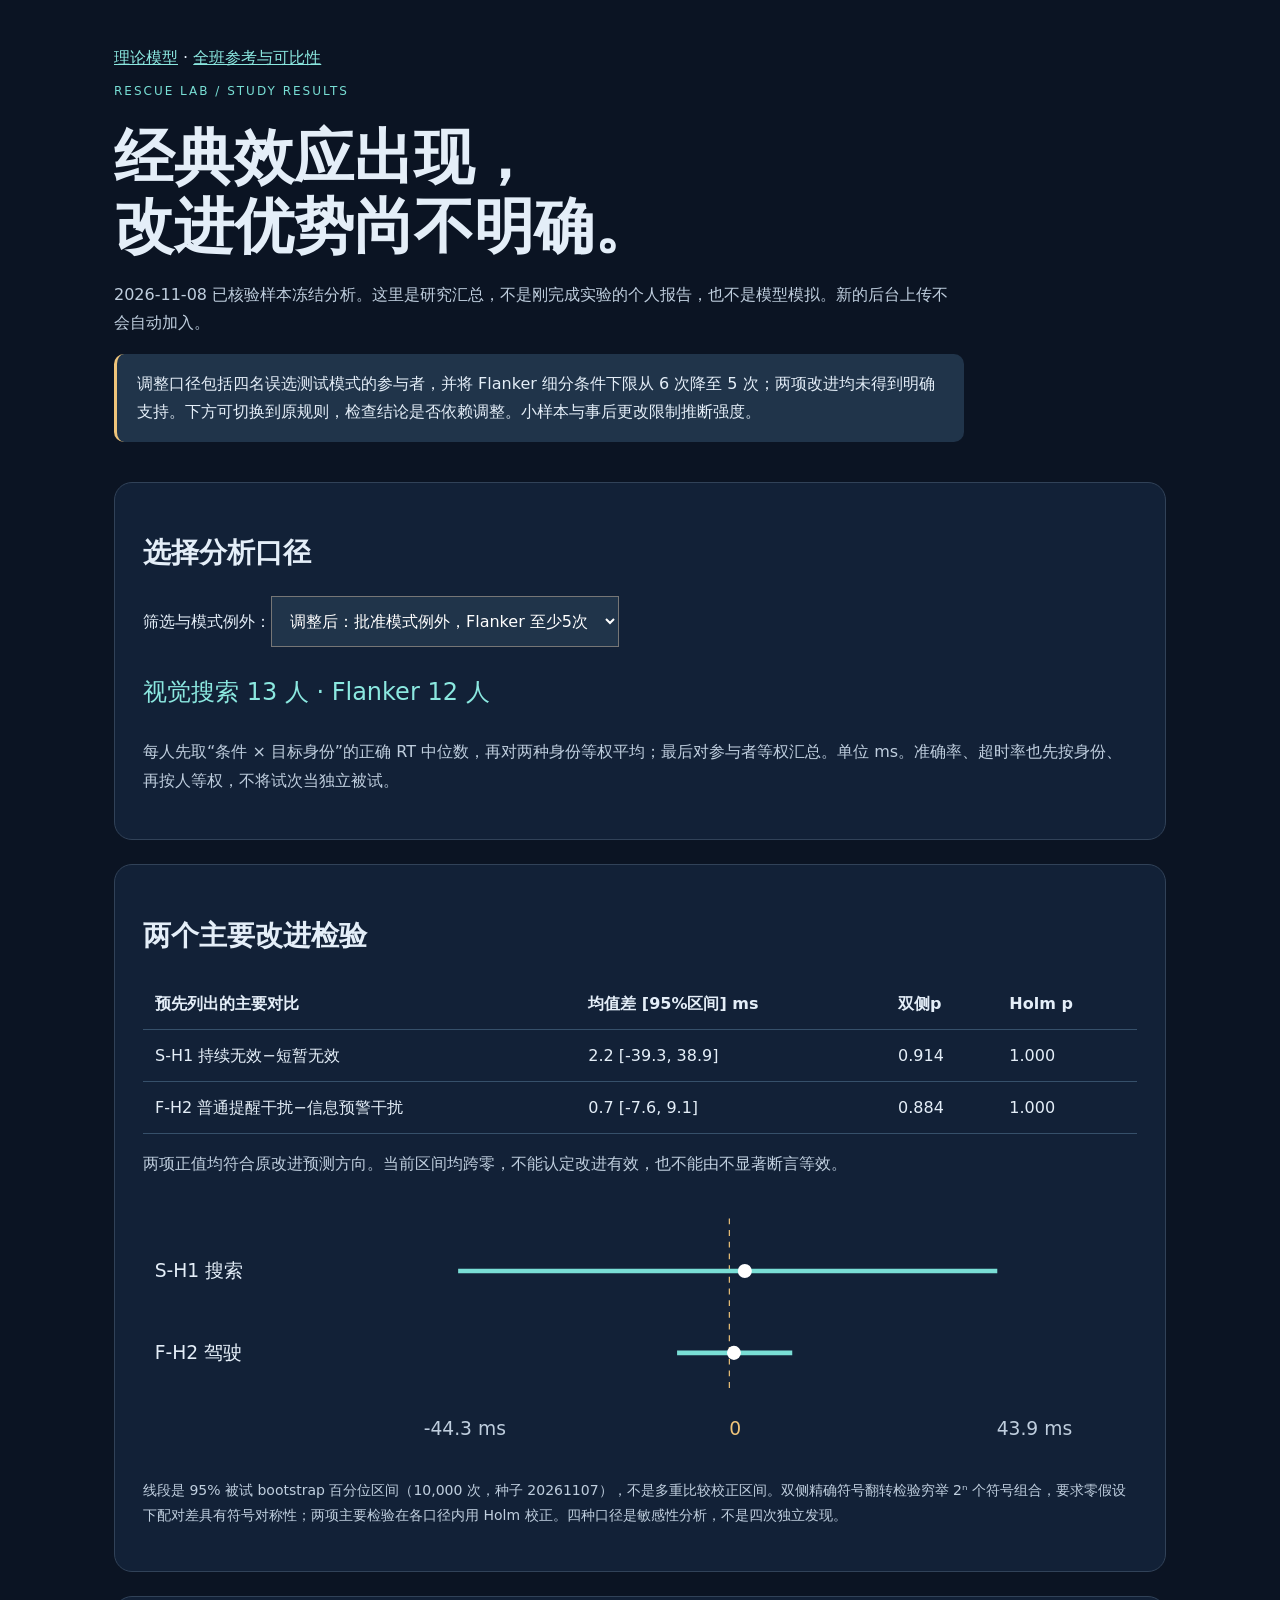
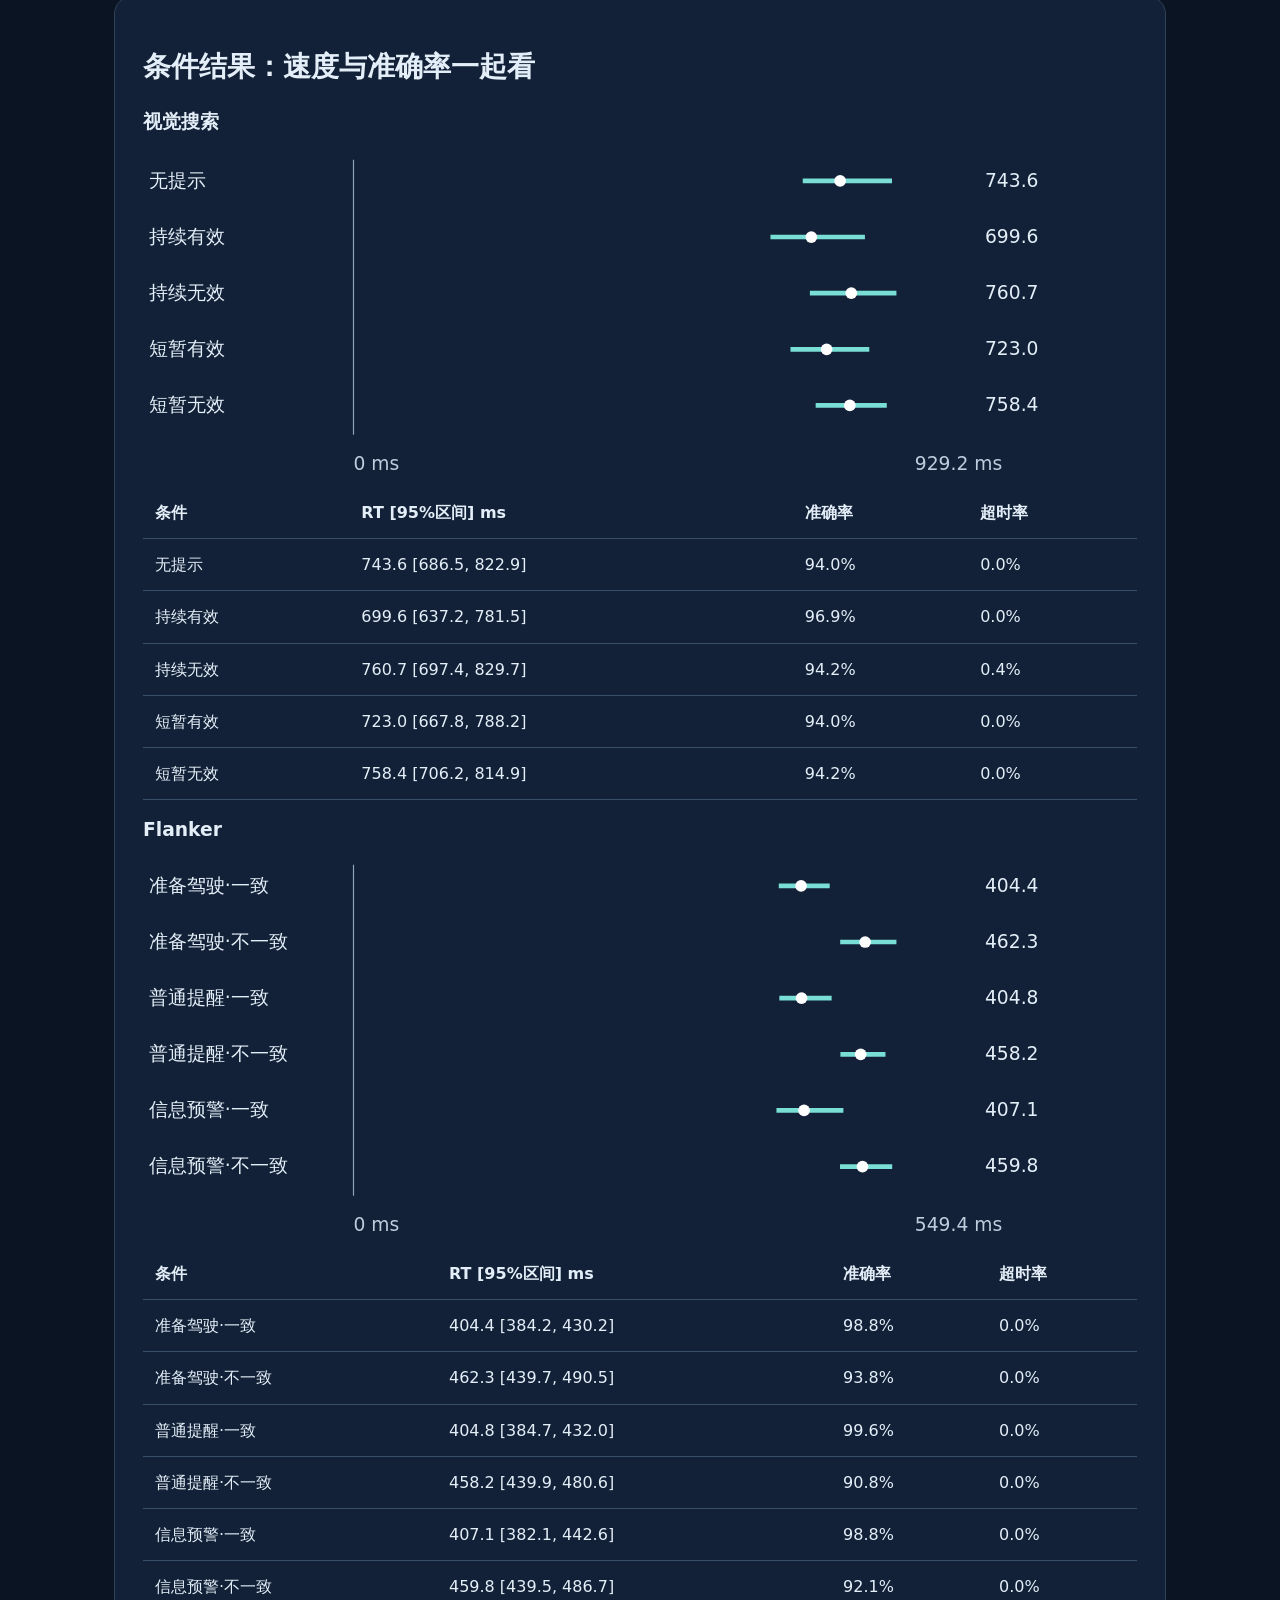
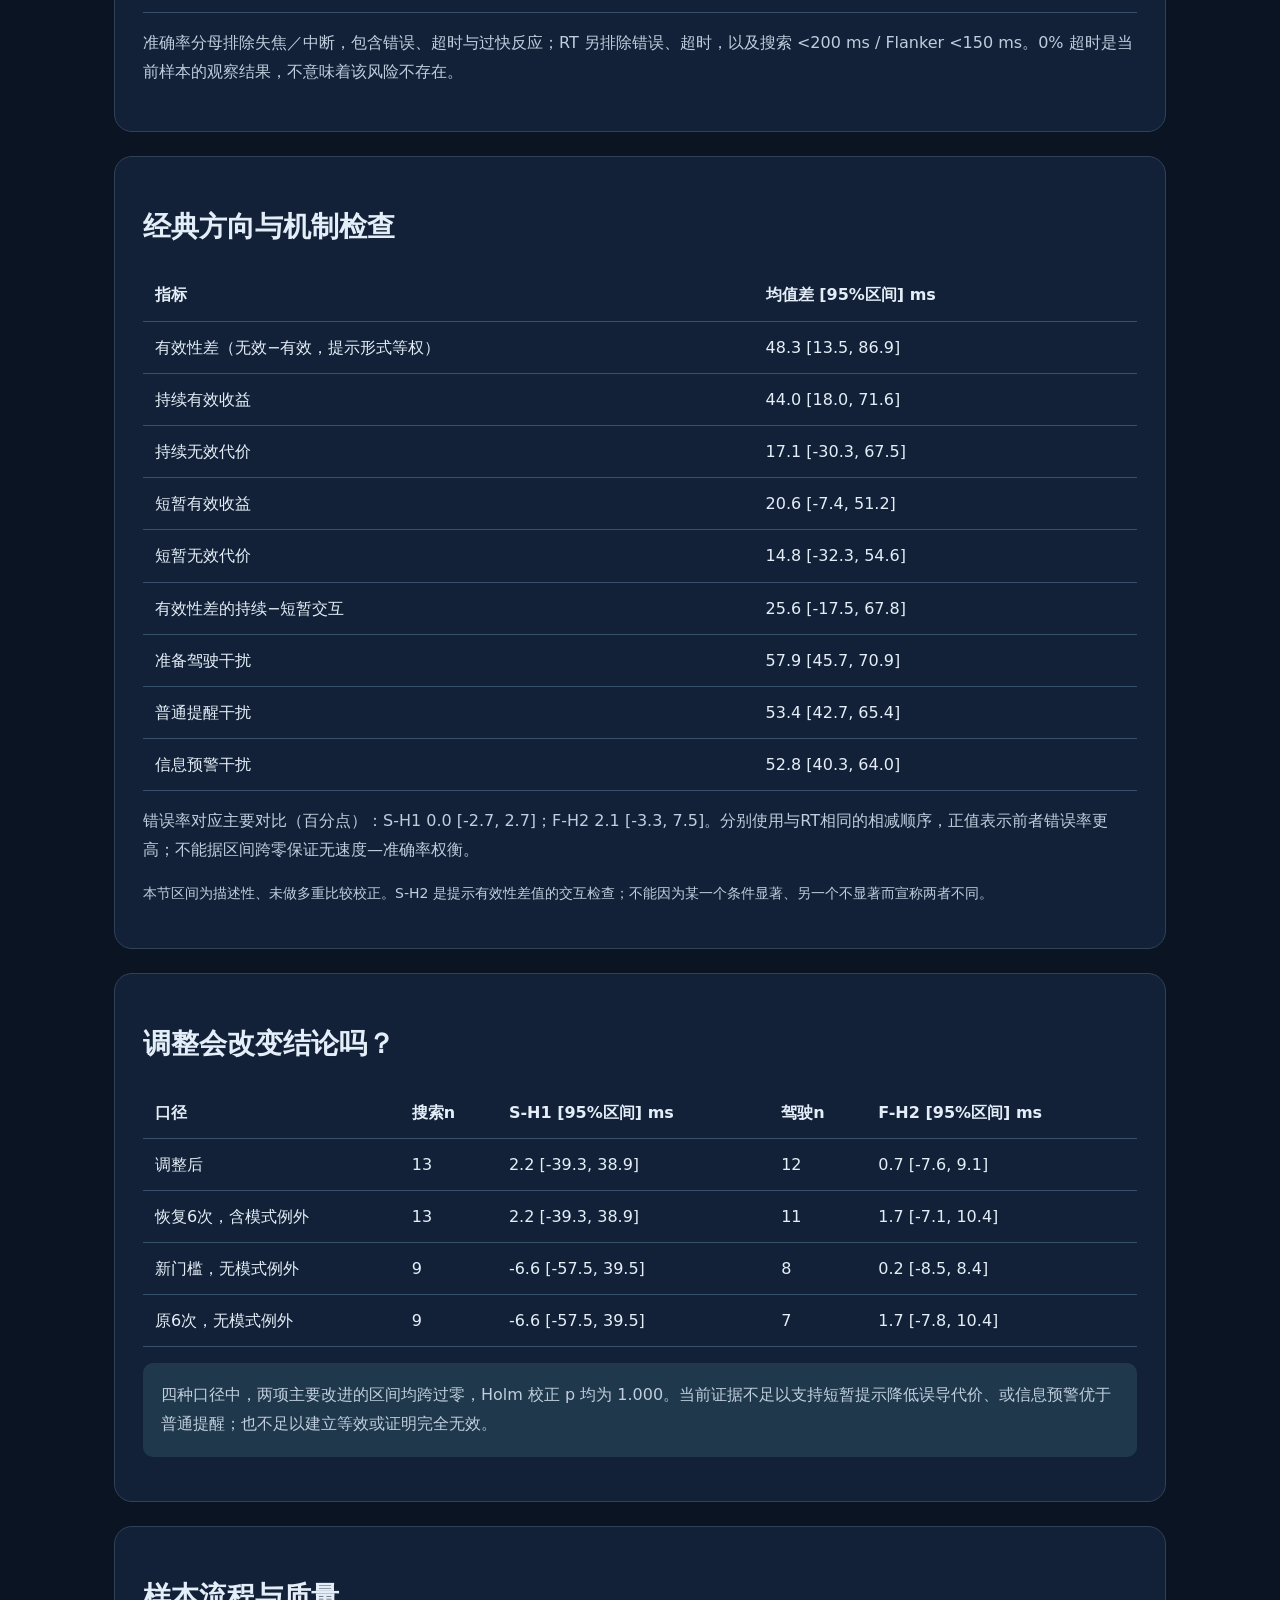
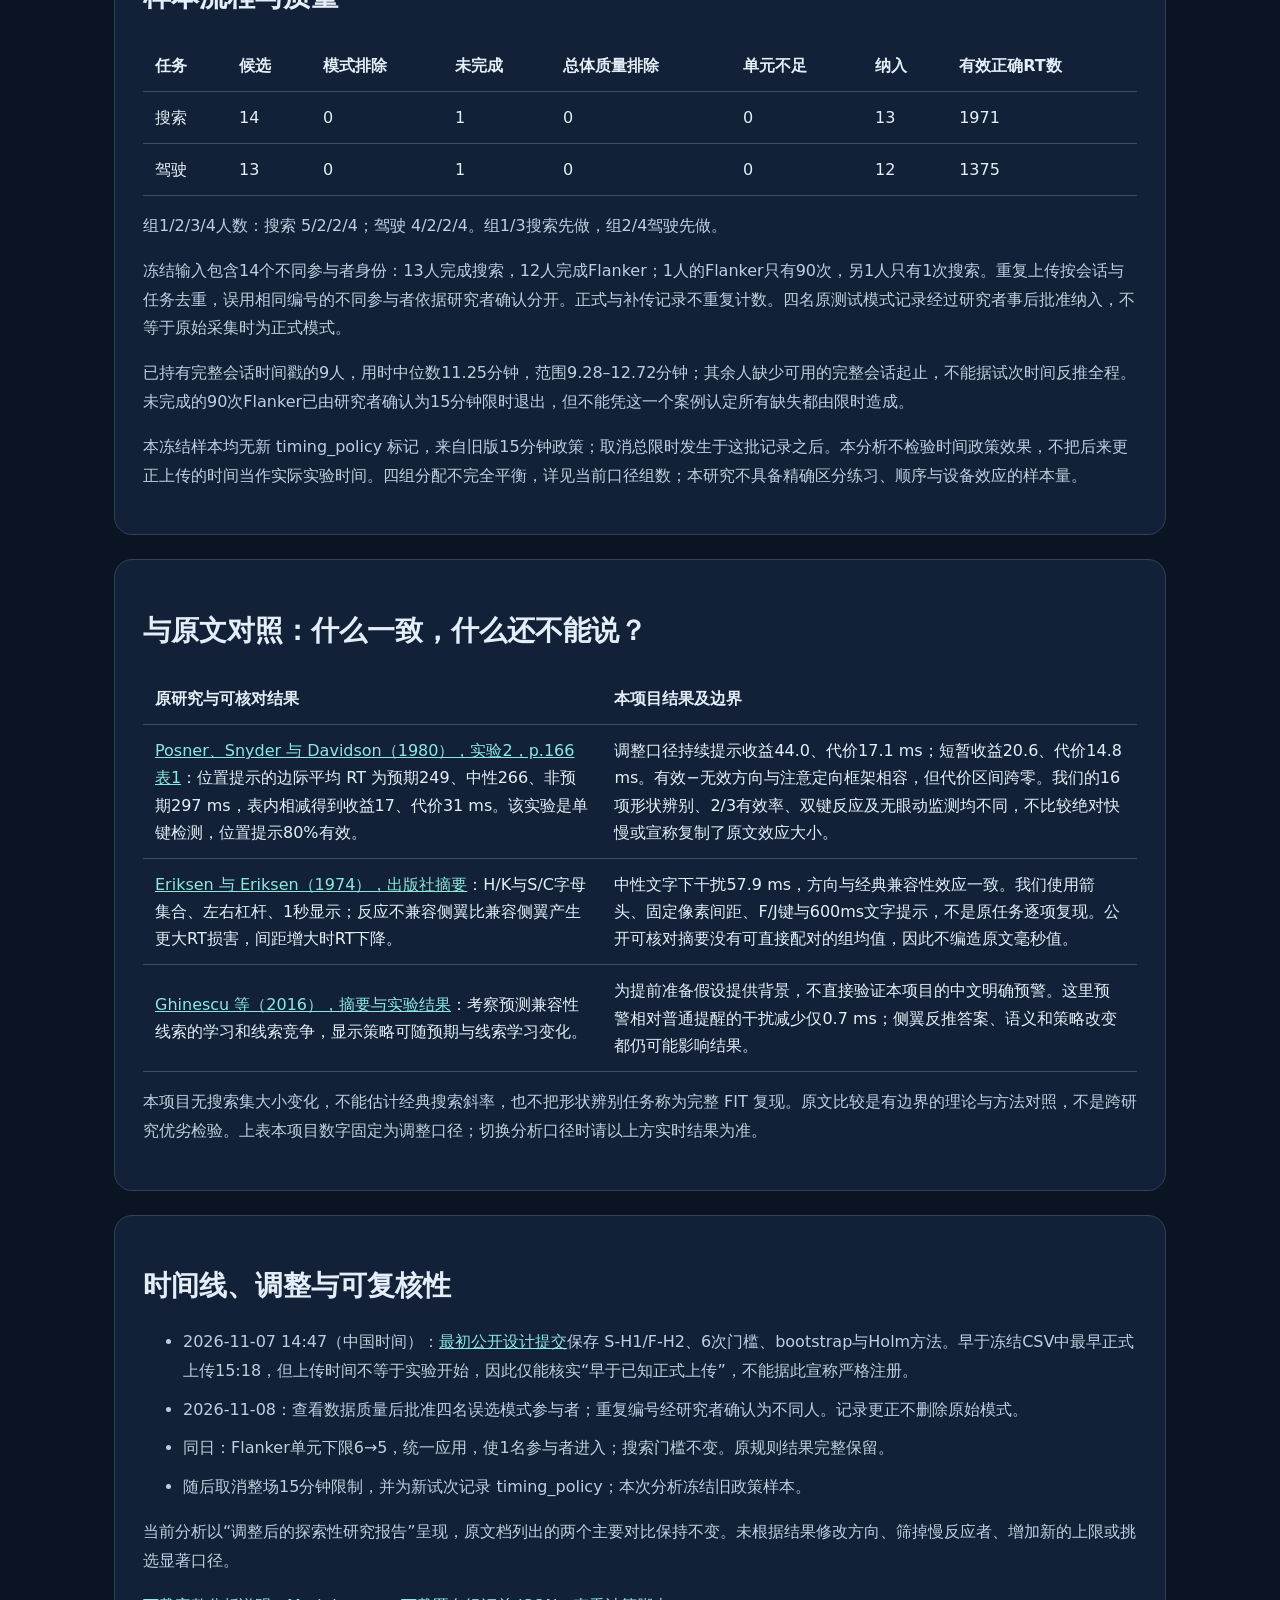
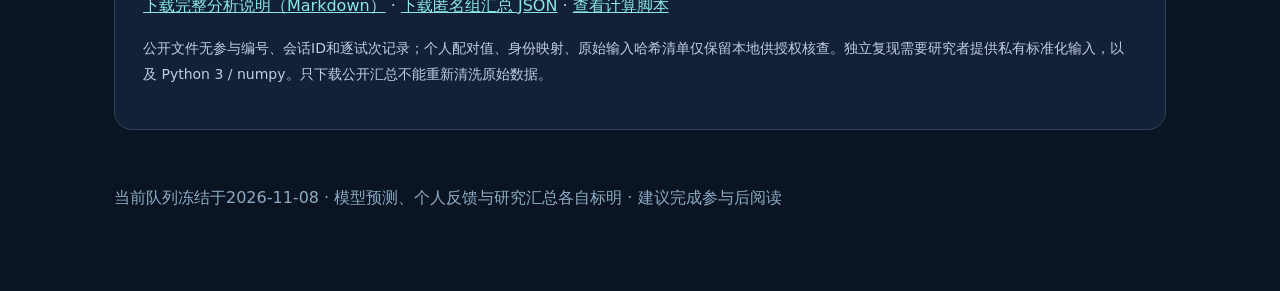
==== docs/results/index.html @ 24643db6 "Publish frozen-cohort analysis, four sensitivity scenarios and original-study comparisons" ====
<!doctype html><html lang="zh-CN"><head><meta charset="utf-8"><meta name="viewport" content="width=device-width,initial-scale=1"><title>研究结果与敏感性分析 · 太空救援</title><link rel="stylesheet" href="../model/model.css"><script src="data.js" defer></script><script src="results.js" defer></script><style>table{width:100%;border-collapse:collapse;min-width:650px}td,th{padding:12px;text-align:left;border-bottom:1px solid #36506a;line-height:1.7}.scroll{overflow-x:auto}select{font:inherit;background:#20344a;color:#fff;padding:14px;max-width:100%}.result{min-height:0}.key{font-size:24px;color:#8be8e0}.plot{width:100%;min-width:580px}.note{color:#efc47a}a{overflow-wrap:anywhere}</style></head><body><main><header><a href="../model/">理论模型</a> · <a href="../model/comparison.html">全班参考与可比性</a><p class="tag">RESCUE LAB / STUDY RESULTS</p><h1>经典效应出现，<br>改进优势尚不明确。</h1><p>2026-11-08 已核验样本冻结分析。这里是研究汇总，不是刚完成实验的个人报告，也不是模型模拟。新的后台上传不会自动加入。</p><aside>调整口径包括四名误选测试模式的参与者，并将 Flanker 细分条件下限从 6 次降至 5 次；两项改进均未得到明确支持。下方可切换到原规则，检查结论是否依赖调整。小样本与事后更改限制推断强度。</aside></header>
<section><h2>选择分析口径</h2><label for="scenario">筛选与模式例外：</label><select id="scenario"><option value="adjusted">调整后：批准模式例外，Flanker 至少5次</option><option value="original_cells">恢复6次门槛，保留模式例外</option><option value="no_mode_exceptions">排除模式例外，Flanker 至少5次</option><option value="strict">原规则：排除模式例外，两项至少6次</option></select><p id="sample" class="key" aria-live="polite"></p><p>每人先取“条件 × 目标身份”的正确 RT 中位数，再对两种身份等权平均；最后对参与者等权汇总。单位 ms。准确率、超时率也先按身份、再按人等权，不将试次当独立被试。</p></section>
<section><h2>两个主要改进检验</h2><div id="primary"></div><div class="scroll"><svg id="effectPlot" class="plot" viewBox="0 0 850 230" role="img" aria-label="两项改进效应及百分位bootstrap区间，零线表示无差异"></svg></div><p class="small">线段是 95% 被试 bootstrap 百分位区间（10,000 次，种子 20261107），不是多重比较校正区间。双侧精确符号翻转检验穷举 2ⁿ 个符号组合，要求零假设下配对差具有符号对称性；两项主要检验在各口径内用 Holm 校正。四种口径是敏感性分析，不是四次独立发现。</p></section>
<section><h2>条件结果：速度与准确率一起看</h2><div id="conditions"></div><p>准确率分母排除失焦／中断，包含错误、超时与过快反应；RT 另排除错误、超时，以及搜索 &lt;200 ms / Flanker &lt;150 ms。0% 超时是当前样本的观察结果，不意味着该风险不存在。</p></section>
<section><h2>经典方向与机制检查</h2><div id="secondary"></div><p class="small">本节区间为描述性、未做多重比较校正。S-H2 是提示有效性差值的交互检查；不能因为某一个条件显著、另一个不显著而宣称两者不同。</p></section>
<section><h2>调整会改变结论吗？</h2><div id="sensitivity" class="scroll"></div><p class="result">四种口径中，两项主要改进的区间均跨过零，Holm 校正 p 均为 1.000。当前证据不足以支持短暂提示降低误导代价、或信息预警优于普通提醒；也不足以建立等效或证明完全无效。</p></section>
<section><h2>样本流程与质量</h2><div id="flow"></div><p>冻结输入包含14个不同参与者身份：13人完成搜索，12人完成Flanker；1人的Flanker只有90次，另1人只有1次搜索。重复上传按会话与任务去重，误用相同编号的不同参与者依据研究者确认分开。正式与补传记录不重复计数。四名原测试模式记录经过研究者事后批准纳入，不等于原始采集时为正式模式。</p><p>已持有完整会话时间戳的9人，用时中位数11.25分钟，范围9.28–12.72分钟；其余人缺少可用的完整会话起止，不能据试次时间反推全程。未完成的90次Flanker已由研究者确认为15分钟限时退出，但不能凭这一个案例认定所有缺失都由限时造成。</p><p>本冻结样本均无新 timing_policy 标记，来自旧版15分钟政策；取消总限时发生于这批记录之后。本分析不检验时间政策效果，不把后来更正上传的时间当作实际实验时间。四组分配不完全平衡，详见当前口径组数；本研究不具备精确区分练习、顺序与设备效应的样本量。</p></section>
<section><h2>与原文对照：什么一致，什么还不能说？</h2><div class="scroll"><table><thead><tr><th>原研究与可核对结果</th><th>本项目结果及边界</th></tr></thead><tbody><tr><td><a href="https://psych.hanover.edu/classes/Cognition/Papers/posner%201980.pdf">Posner、Snyder 与 Davidson（1980），实验2，p.166 表1</a>：位置提示的边际平均 RT 为预期249、中性266、非预期297 ms，表内相减得到收益17、代价31 ms。该实验是单键检测，位置提示80%有效。</td><td>调整口径持续提示收益44.0、代价17.1 ms；短暂收益20.6、代价14.8 ms。有效−无效方向与注意定向框架相容，但代价区间跨零。我们的16项形状辨别、2/3有效率、双键反应及无眼动监测均不同，不比较绝对快慢或宣称复制了原文效应大小。</td></tr><tr><td><a href="https://link.springer.com/article/10.3758/BF03203267">Eriksen 与 Eriksen（1974），出版社摘要</a>：H/K与S/C字母集合、左右杠杆、1秒显示；反应不兼容侧翼比兼容侧翼产生更大RT损害，间距增大时RT下降。</td><td>中性文字下干扰57.9 ms，方向与经典兼容性效应一致。我们使用箭头、固定像素间距、F/J键与600ms文字提示，不是原任务逐项复现。公开可核对摘要没有可直接配对的组均值，因此不编造原文毫秒值。</td></tr><tr><td><a href="https://journals.plos.org/plosone/article?id=10.1371/journal.pone.0167119">Ghinescu 等（2016），摘要与实验结果</a>：考察预测兼容性线索的学习和线索竞争，显示策略可随预期与线索学习变化。</td><td>为提前准备假设提供背景，不直接验证本项目的中文明确预警。这里预警相对普通提醒的干扰减少仅0.7 ms；侧翼反推答案、语义和策略改变都仍可能影响结果。</td></tr></tbody></table></div><p>本项目无搜索集大小变化，不能估计经典搜索斜率，也不把形状辨别任务称为完整 FIT 复现。原文比较是有边界的理论与方法对照，不是跨研究优劣检验。上表本项目数字固定为调整口径；切换分析口径时请以上方实时结果为准。</p></section>
<section><h2>时间线、调整与可复核性</h2><ul><li>2026-11-07 14:47（中国时间）：<a href="https://github.com/BNU-EngPsy-Fall26/HuangZijia-202311200038/commit/741187a5092d18f98e30910c1d4be721cc4d77fb">最初公开设计提交</a>保存 S-H1/F-H2、6次门槛、bootstrap与Holm方法。早于冻结CSV中最早正式上传15:18，但上传时间不等于实验开始，因此仅能核实“早于已知正式上传”，不能据此宣称严格注册。</li><li>2026-11-08：查看数据质量后批准四名误选模式参与者；重复编号经研究者确认为不同人。记录更正不删除原始模式。</li><li>同日：Flanker单元下限6→5，统一应用，使1名参与者进入；搜索门槛不变。原规则结果完整保留。</li><li>随后取消整场15分钟限制，并为新试次记录 timing_policy；本次分析冻结旧政策样本。</li></ul><p>当前分析以“调整后的探索性研究报告”呈现，原文档列出的两个主要对比保持不变。未根据结果修改方向、筛掉慢反应者、增加新的上限或挑选显著口径。</p><p><a href="report.md">下载完整分析说明（Markdown）</a> · <a href="analysis.json">下载匿名组汇总 JSON</a> · <a href="../analysis/analyze_snapshot.py">查看计算脚本</a></p><p class="small">公开文件无参与编号、会话ID和逐试次记录；个人配对值、身份映射、原始输入哈希清单仅保留本地供授权核查。独立复现需要研究者提供私有标准化输入，以及 Python 3 / numpy。只下载公开汇总不能重新清洗原始数据。</p></section><footer>当前队列冻结于2026-11-08 · 模型预测、个人反馈与研究汇总各自标明 · 建议完成参与后阅读</footer></main></body></html>
---- docs/model/model.css ----
:root{font-family:system-ui,-apple-system,"PingFang SC",sans-serif;color:#e4eef8;background:#0b1423}*{box-sizing:border-box}body{margin:0}main{max-width:1100px;margin:auto;padding:48px 24px}header{max-width:850px;margin-bottom:40px}h1{font-size:clamp(36px,6vw,60px);line-height:1.15;margin:20px 0}h2{font-size:28px}.tag{font-size:12px;letter-spacing:2px;color:#78ded4}p,li{line-height:1.8;color:#bfcede}li{margin:10px 0}a{color:#8be8e0}section{margin:24px 0;background:#122137;border:1px solid #314258;border-radius:18px;padding:28px}aside,.equation{padding:16px 20px;border-radius:10px;background:#20344a;line-height:1.75}aside{border-left:3px solid #efc47a}.grid{display:grid;grid-template-columns:1fr 1.5fr;gap:32px;margin:30px 0}.controls label{display:flex;justify-content:space-between;gap:12px;font-size:16px;margin-top:18px}.controls input{width:100%;accent-color:#79ded5;margin:12px 0;height:24px}output{color:#88eadf;font-variant-numeric:tabular-nums}.small{font-size:14px}.result{background:#20384b;padding:18px;border-radius:10px;line-height:1.8;min-height:125px}svg{width:100%;display:block}button{background:#79ded5;color:#112330;border:0;border-radius:8px;padding:12px 18px;font-size:15px;cursor:pointer;margin:18px 12px 0 0}button:focus-visible,input:focus-visible{outline:3px solid #f4c975;outline-offset:4px}.equation p{margin:8px 0}.equation{font-variant-numeric:tabular-nums}footer{color:#8cabc2;padding:30px 0;line-height:1.8}@media(max-width:760px){.grid{grid-template-columns:1fr}section{padding:20px}main{padding:24px 14px}}
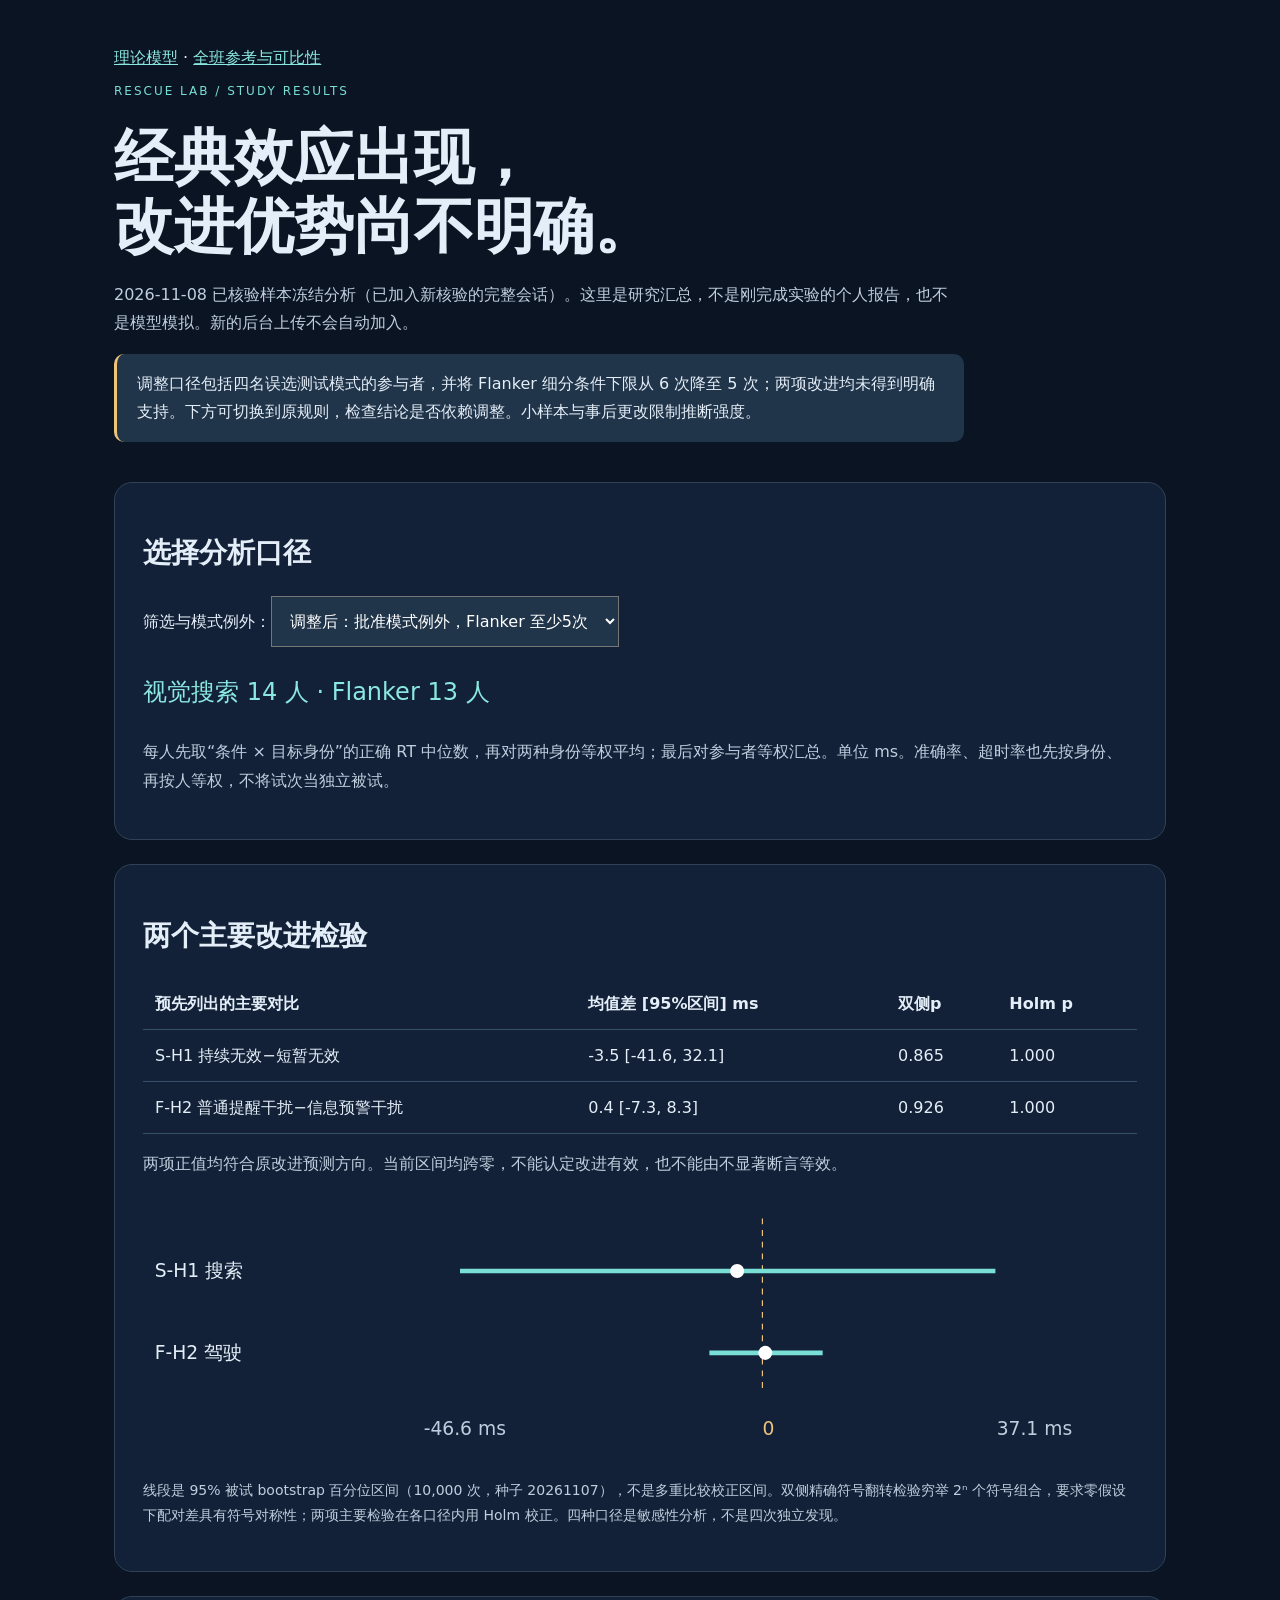
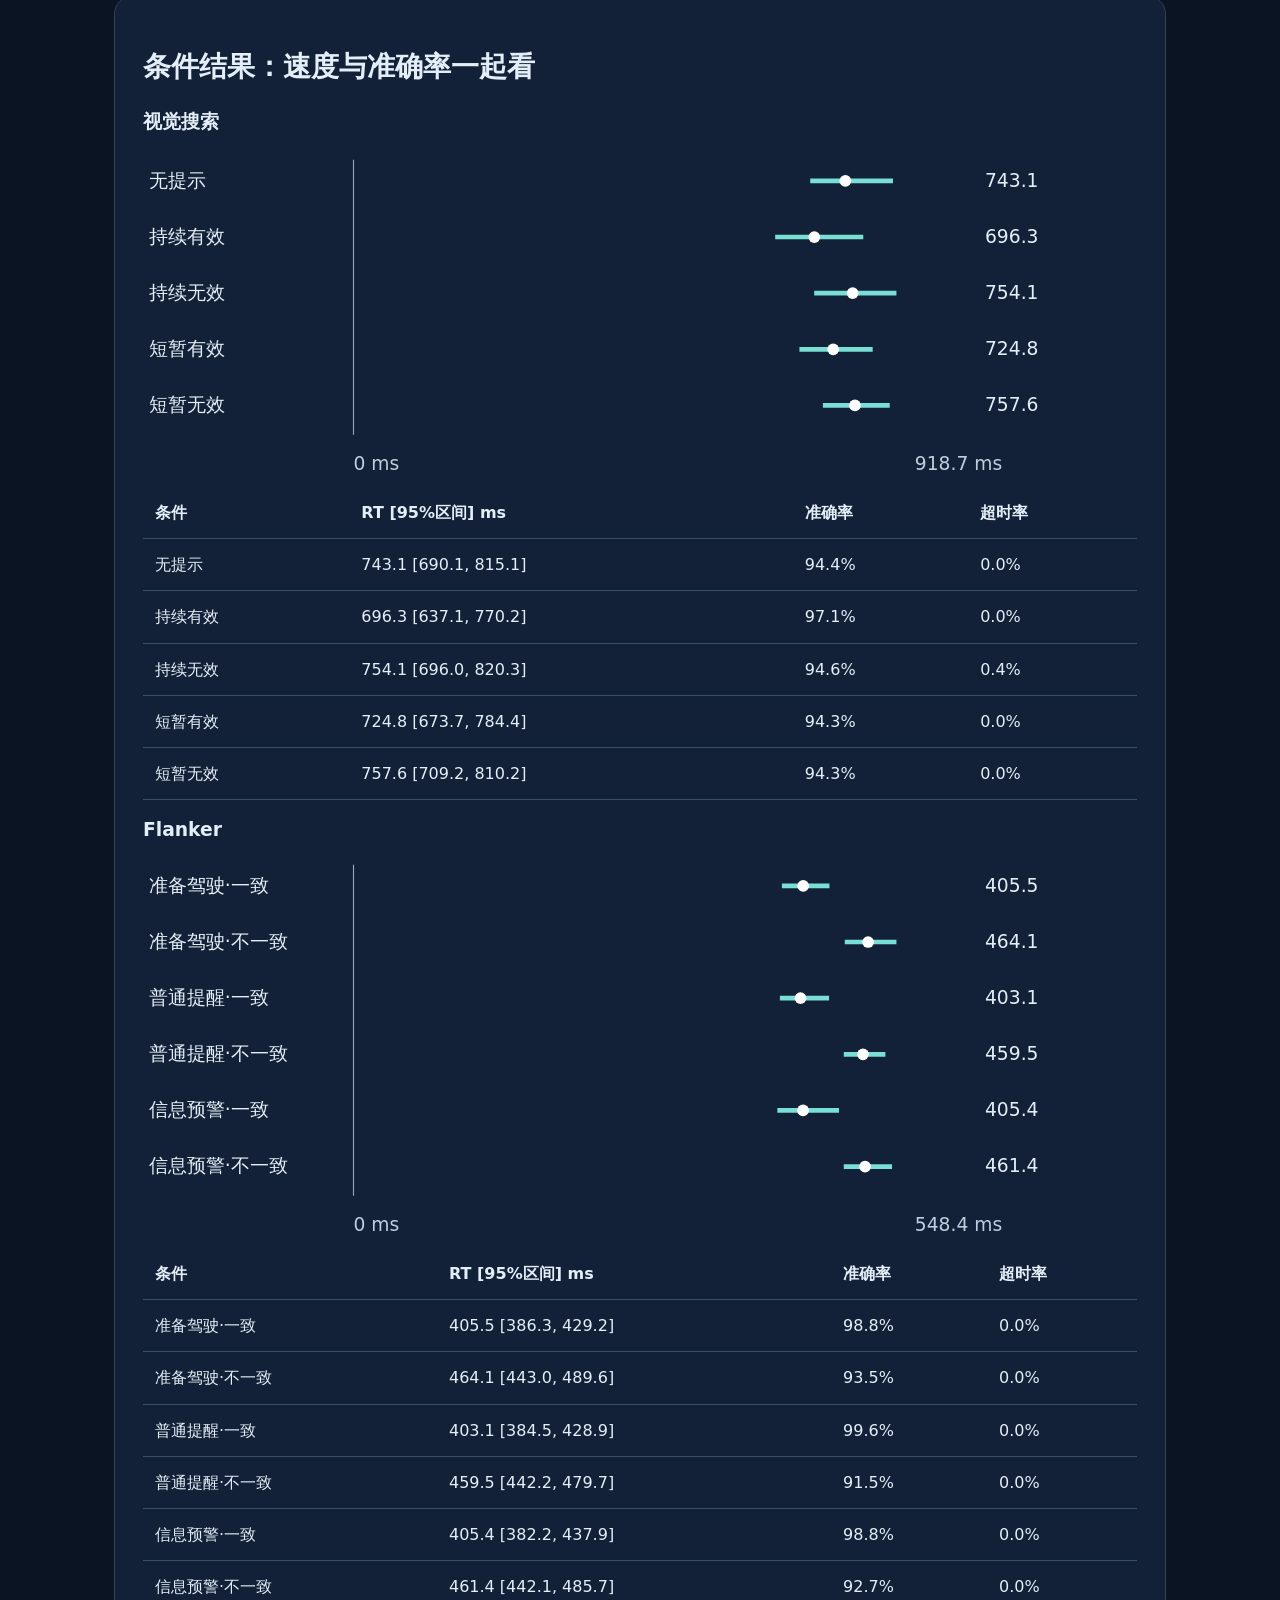
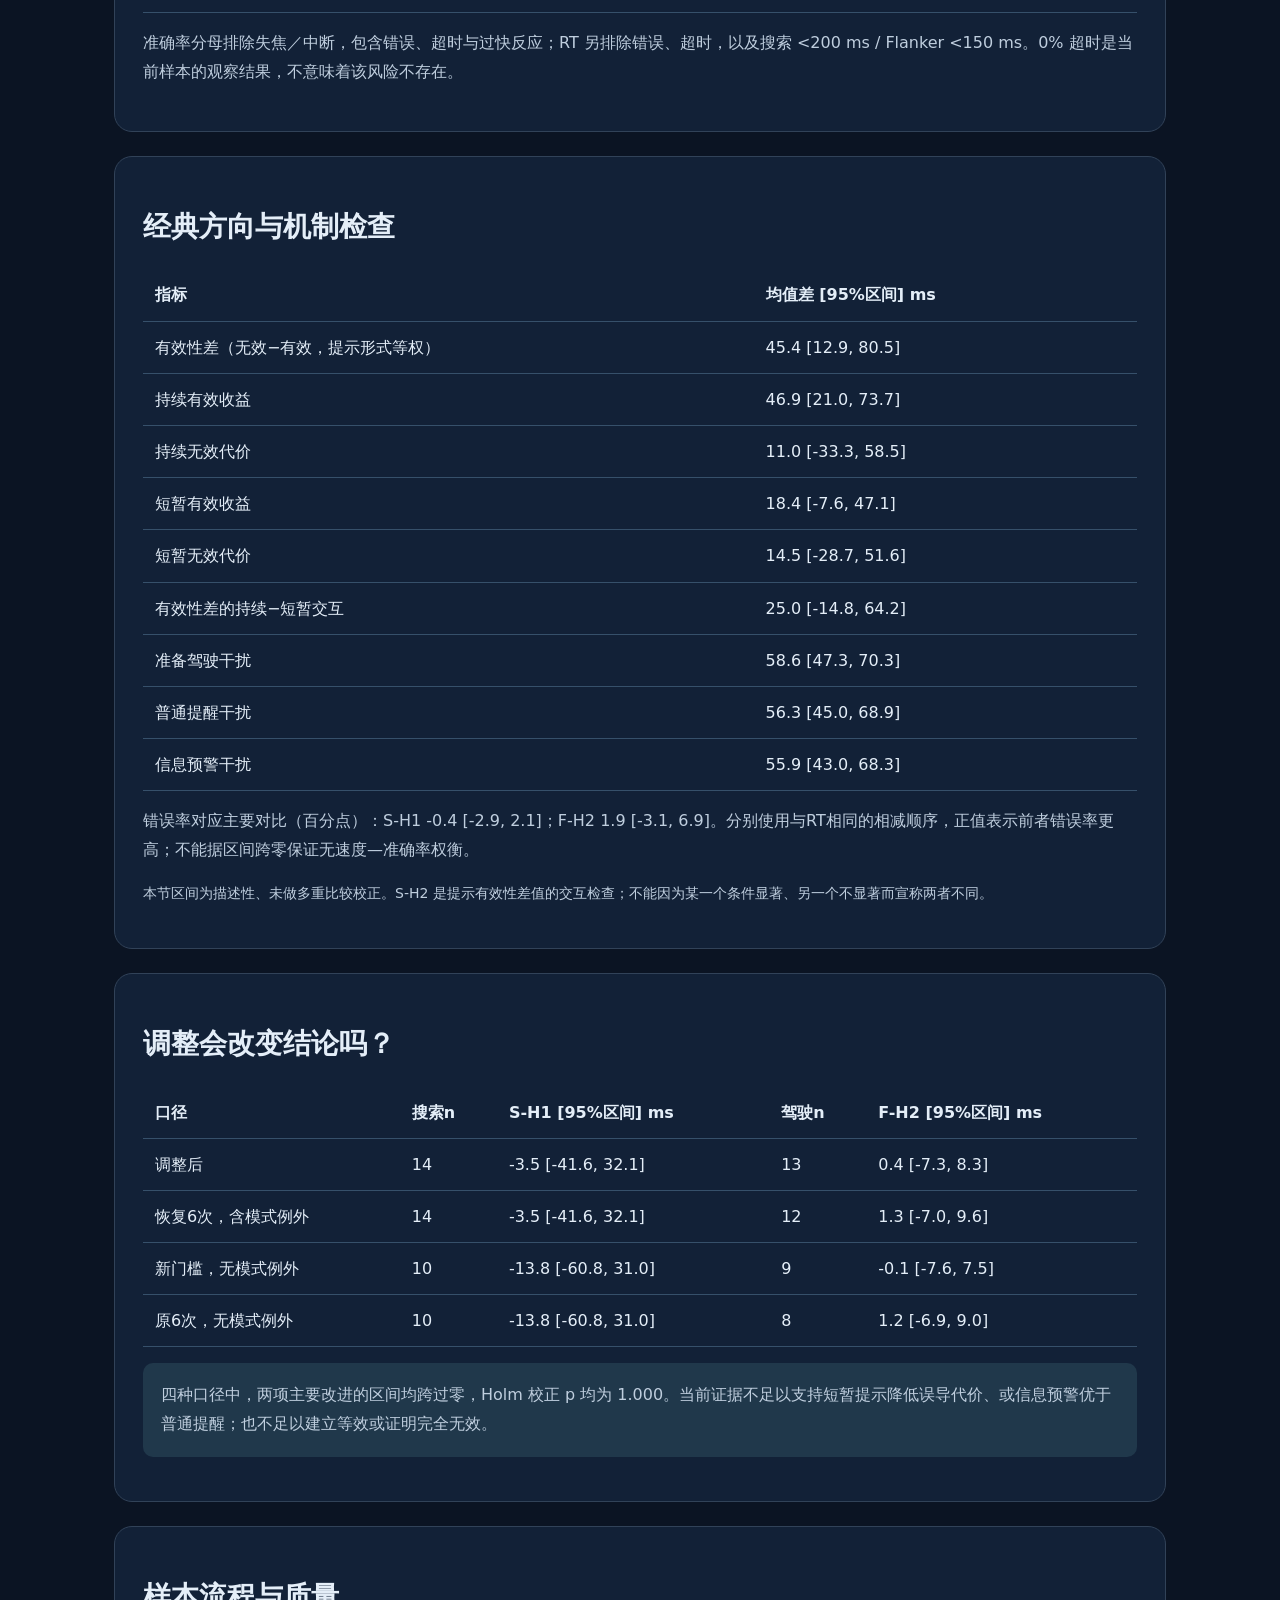
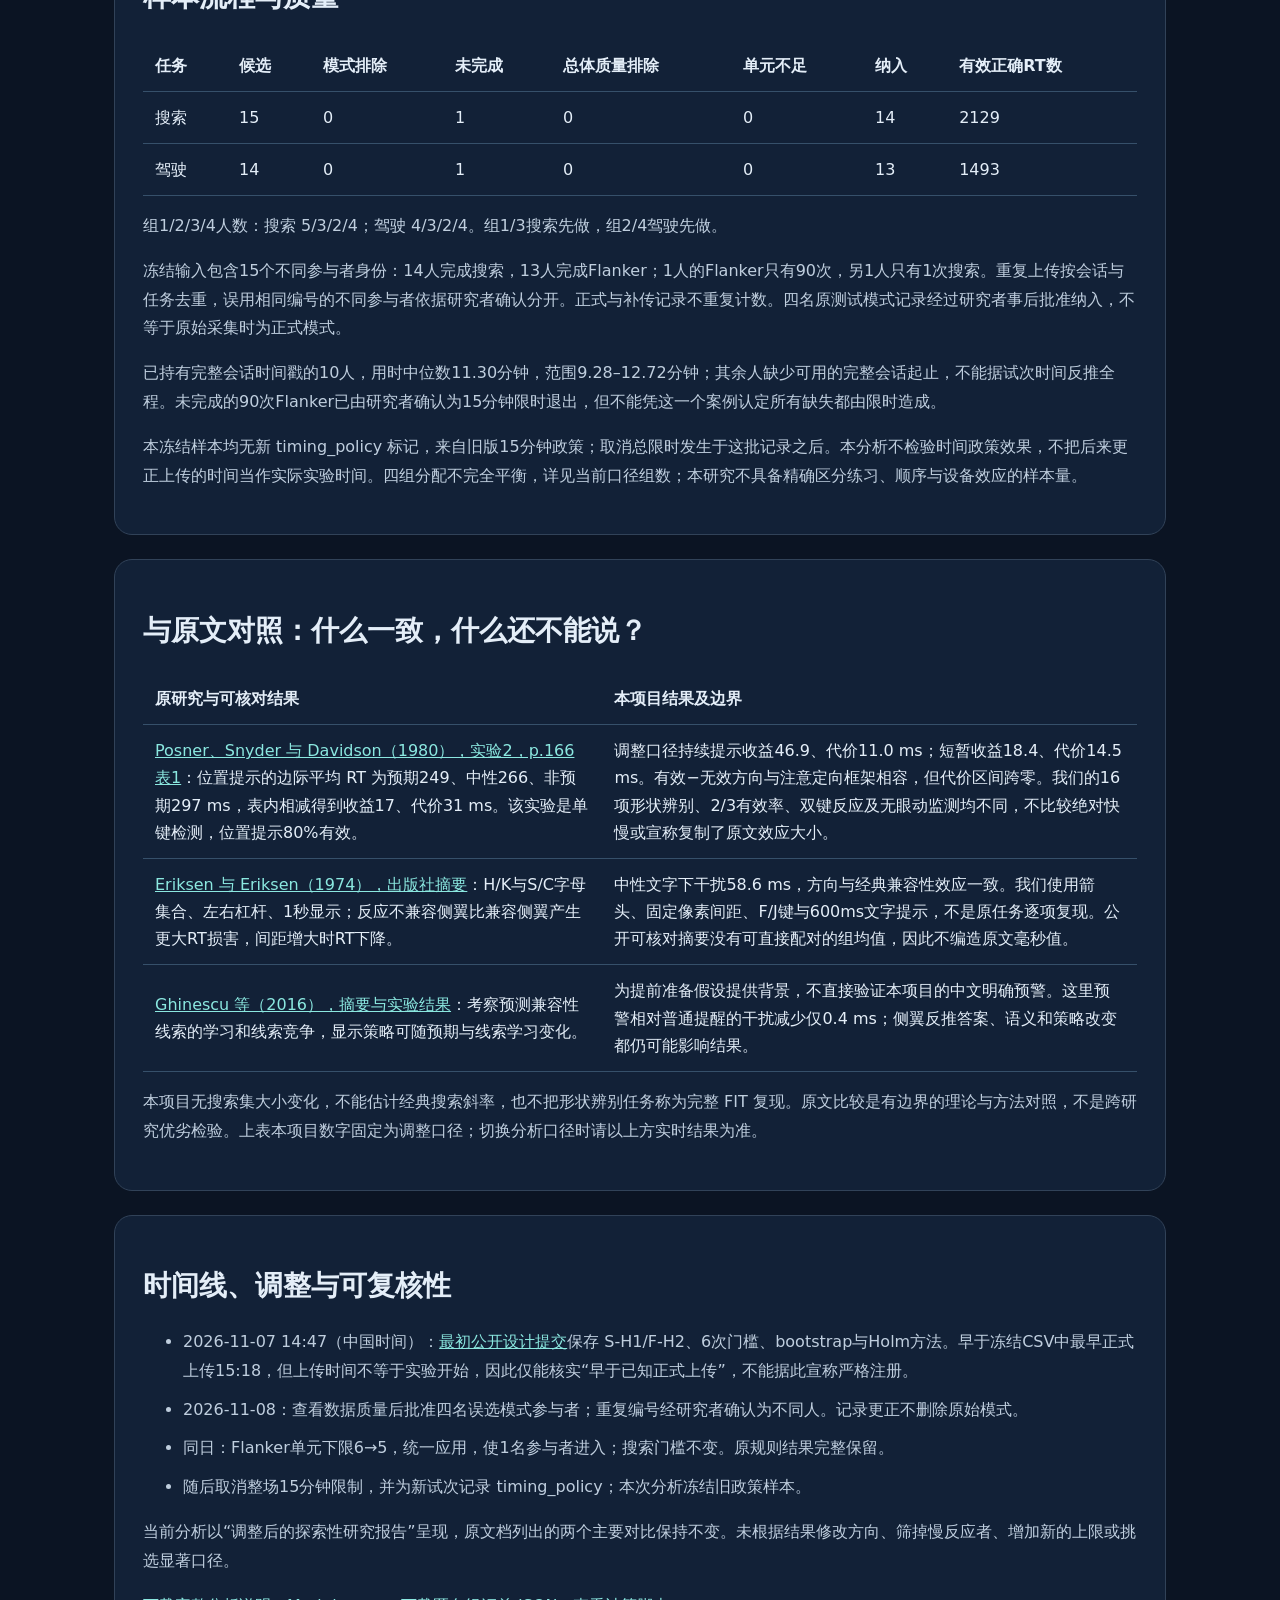
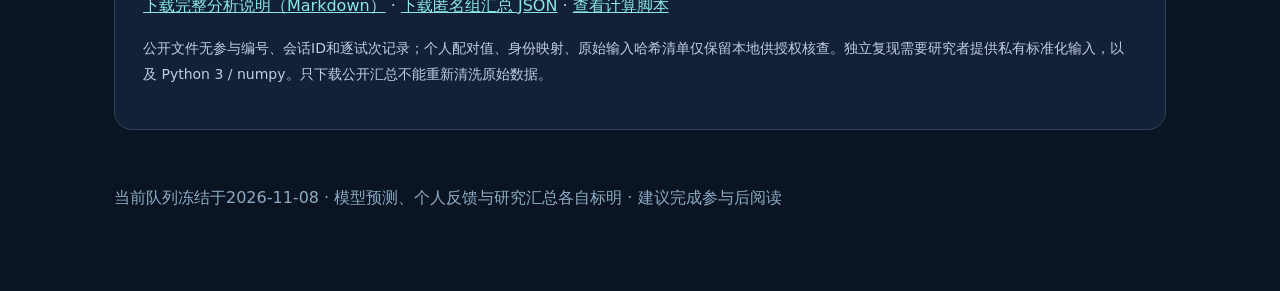
==== commit f24b2a00: "Update frozen cohort analysis with newly verified complete participant" ====
--- a/docs/results/index.html
+++ b/docs/results/index.html
@@ -1,9 +1,9 @@
-<!doctype html><html lang="zh-CN"><head><meta charset="utf-8"><meta name="viewport" content="width=device-width,initial-scale=1"><title>研究结果与敏感性分析 · 太空救援</title><link rel="stylesheet" href="../model/model.css"><script src="data.js" defer></script><script src="results.js" defer></script><style>table{width:100%;border-collapse:collapse;min-width:650px}td,th{padding:12px;text-align:left;border-bottom:1px solid #36506a;line-height:1.7}.scroll{overflow-x:auto}select{font:inherit;background:#20344a;color:#fff;padding:14px;max-width:100%}.result{min-height:0}.key{font-size:24px;color:#8be8e0}.plot{width:100%;min-width:580px}.note{color:#efc47a}a{overflow-wrap:anywhere}</style></head><body><main><header><a href="../model/">理论模型</a> · <a href="../model/comparison.html">全班参考与可比性</a><p class="tag">RESCUE LAB / STUDY RESULTS</p><h1>经典效应出现，<br>改进优势尚不明确。</h1><p>2026-11-08 已核验样本冻结分析。这里是研究汇总，不是刚完成实验的个人报告，也不是模型模拟。新的后台上传不会自动加入。</p><aside>调整口径包括四名误选测试模式的参与者，并将 Flanker 细分条件下限从 6 次降至 5 次；两项改进均未得到明确支持。下方可切换到原规则，检查结论是否依赖调整。小样本与事后更改限制推断强度。</aside></header>
+<!doctype html><html lang="zh-CN"><head><meta charset="utf-8"><meta name="viewport" content="width=device-width,initial-scale=1"><title>研究结果与敏感性分析 · 太空救援</title><link rel="stylesheet" href="../model/model.css"><script src="data.js" defer></script><script src="results.js" defer></script><style>table{width:100%;border-collapse:collapse;min-width:650px}td,th{padding:12px;text-align:left;border-bottom:1px solid #36506a;line-height:1.7}.scroll{overflow-x:auto}select{font:inherit;background:#20344a;color:#fff;padding:14px;max-width:100%}.result{min-height:0}.key{font-size:24px;color:#8be8e0}.plot{width:100%;min-width:580px}.note{color:#efc47a}a{overflow-wrap:anywhere}</style></head><body><main><header><a href="../model/">理论模型</a> · <a href="../model/comparison.html">全班参考与可比性</a><p class="tag">RESCUE LAB / STUDY RESULTS</p><h1>经典效应出现，<br>改进优势尚不明确。</h1><p>2026-11-08 已核验样本冻结分析（已加入新核验的完整会话）。这里是研究汇总，不是刚完成实验的个人报告，也不是模型模拟。新的后台上传不会自动加入。</p><aside>调整口径包括四名误选测试模式的参与者，并将 Flanker 细分条件下限从 6 次降至 5 次；两项改进均未得到明确支持。下方可切换到原规则，检查结论是否依赖调整。小样本与事后更改限制推断强度。</aside></header>
 <section><h2>选择分析口径</h2><label for="scenario">筛选与模式例外：</label><select id="scenario"><option value="adjusted">调整后：批准模式例外，Flanker 至少5次</option><option value="original_cells">恢复6次门槛，保留模式例外</option><option value="no_mode_exceptions">排除模式例外，Flanker 至少5次</option><option value="strict">原规则：排除模式例外，两项至少6次</option></select><p id="sample" class="key" aria-live="polite"></p><p>每人先取“条件 × 目标身份”的正确 RT 中位数，再对两种身份等权平均；最后对参与者等权汇总。单位 ms。准确率、超时率也先按身份、再按人等权，不将试次当独立被试。</p></section>
 <section><h2>两个主要改进检验</h2><div id="primary"></div><div class="scroll"><svg id="effectPlot" class="plot" viewBox="0 0 850 230" role="img" aria-label="两项改进效应及百分位bootstrap区间，零线表示无差异"></svg></div><p class="small">线段是 95% 被试 bootstrap 百分位区间（10,000 次，种子 20261107），不是多重比较校正区间。双侧精确符号翻转检验穷举 2ⁿ 个符号组合，要求零假设下配对差具有符号对称性；两项主要检验在各口径内用 Holm 校正。四种口径是敏感性分析，不是四次独立发现。</p></section>
 <section><h2>条件结果：速度与准确率一起看</h2><div id="conditions"></div><p>准确率分母排除失焦／中断，包含错误、超时与过快反应；RT 另排除错误、超时，以及搜索 &lt;200 ms / Flanker &lt;150 ms。0% 超时是当前样本的观察结果，不意味着该风险不存在。</p></section>
 <section><h2>经典方向与机制检查</h2><div id="secondary"></div><p class="small">本节区间为描述性、未做多重比较校正。S-H2 是提示有效性差值的交互检查；不能因为某一个条件显著、另一个不显著而宣称两者不同。</p></section>
 <section><h2>调整会改变结论吗？</h2><div id="sensitivity" class="scroll"></div><p class="result">四种口径中，两项主要改进的区间均跨过零，Holm 校正 p 均为 1.000。当前证据不足以支持短暂提示降低误导代价、或信息预警优于普通提醒；也不足以建立等效或证明完全无效。</p></section>
-<section><h2>样本流程与质量</h2><div id="flow"></div><p>冻结输入包含14个不同参与者身份：13人完成搜索，12人完成Flanker；1人的Flanker只有90次，另1人只有1次搜索。重复上传按会话与任务去重，误用相同编号的不同参与者依据研究者确认分开。正式与补传记录不重复计数。四名原测试模式记录经过研究者事后批准纳入，不等于原始采集时为正式模式。</p><p>已持有完整会话时间戳的9人，用时中位数11.25分钟，范围9.28–12.72分钟；其余人缺少可用的完整会话起止，不能据试次时间反推全程。未完成的90次Flanker已由研究者确认为15分钟限时退出，但不能凭这一个案例认定所有缺失都由限时造成。</p><p>本冻结样本均无新 timing_policy 标记，来自旧版15分钟政策；取消总限时发生于这批记录之后。本分析不检验时间政策效果，不把后来更正上传的时间当作实际实验时间。四组分配不完全平衡，详见当前口径组数；本研究不具备精确区分练习、顺序与设备效应的样本量。</p></section>
-<section><h2>与原文对照：什么一致，什么还不能说？</h2><div class="scroll"><table><thead><tr><th>原研究与可核对结果</th><th>本项目结果及边界</th></tr></thead><tbody><tr><td><a href="https://psych.hanover.edu/classes/Cognition/Papers/posner%201980.pdf">Posner、Snyder 与 Davidson（1980），实验2，p.166 表1</a>：位置提示的边际平均 RT 为预期249、中性266、非预期297 ms，表内相减得到收益17、代价31 ms。该实验是单键检测，位置提示80%有效。</td><td>调整口径持续提示收益44.0、代价17.1 ms；短暂收益20.6、代价14.8 ms。有效−无效方向与注意定向框架相容，但代价区间跨零。我们的16项形状辨别、2/3有效率、双键反应及无眼动监测均不同，不比较绝对快慢或宣称复制了原文效应大小。</td></tr><tr><td><a href="https://link.springer.com/article/10.3758/BF03203267">Eriksen 与 Eriksen（1974），出版社摘要</a>：H/K与S/C字母集合、左右杠杆、1秒显示；反应不兼容侧翼比兼容侧翼产生更大RT损害，间距增大时RT下降。</td><td>中性文字下干扰57.9 ms，方向与经典兼容性效应一致。我们使用箭头、固定像素间距、F/J键与600ms文字提示，不是原任务逐项复现。公开可核对摘要没有可直接配对的组均值，因此不编造原文毫秒值。</td></tr><tr><td><a href="https://journals.plos.org/plosone/article?id=10.1371/journal.pone.0167119">Ghinescu 等（2016），摘要与实验结果</a>：考察预测兼容性线索的学习和线索竞争，显示策略可随预期与线索学习变化。</td><td>为提前准备假设提供背景，不直接验证本项目的中文明确预警。这里预警相对普通提醒的干扰减少仅0.7 ms；侧翼反推答案、语义和策略改变都仍可能影响结果。</td></tr></tbody></table></div><p>本项目无搜索集大小变化，不能估计经典搜索斜率，也不把形状辨别任务称为完整 FIT 复现。原文比较是有边界的理论与方法对照，不是跨研究优劣检验。上表本项目数字固定为调整口径；切换分析口径时请以上方实时结果为准。</p></section>
+<section><h2>样本流程与质量</h2><div id="flow"></div><p>冻结输入包含15个不同参与者身份：14人完成搜索，13人完成Flanker；1人的Flanker只有90次，另1人只有1次搜索。重复上传按会话与任务去重，误用相同编号的不同参与者依据研究者确认分开。正式与补传记录不重复计数。四名原测试模式记录经过研究者事后批准纳入，不等于原始采集时为正式模式。</p><p>已持有完整会话时间戳的10人，用时中位数11.30分钟，范围9.28–12.72分钟；其余人缺少可用的完整会话起止，不能据试次时间反推全程。未完成的90次Flanker已由研究者确认为15分钟限时退出，但不能凭这一个案例认定所有缺失都由限时造成。</p><p>本冻结样本均无新 timing_policy 标记，来自旧版15分钟政策；取消总限时发生于这批记录之后。本分析不检验时间政策效果，不把后来更正上传的时间当作实际实验时间。四组分配不完全平衡，详见当前口径组数；本研究不具备精确区分练习、顺序与设备效应的样本量。</p></section>
+<section><h2>与原文对照：什么一致，什么还不能说？</h2><div class="scroll"><table><thead><tr><th>原研究与可核对结果</th><th>本项目结果及边界</th></tr></thead><tbody><tr><td><a href="https://psych.hanover.edu/classes/Cognition/Papers/posner%201980.pdf">Posner、Snyder 与 Davidson（1980），实验2，p.166 表1</a>：位置提示的边际平均 RT 为预期249、中性266、非预期297 ms，表内相减得到收益17、代价31 ms。该实验是单键检测，位置提示80%有效。</td><td>调整口径持续提示收益46.9、代价11.0 ms；短暂收益18.4、代价14.5 ms。有效−无效方向与注意定向框架相容，但代价区间跨零。我们的16项形状辨别、2/3有效率、双键反应及无眼动监测均不同，不比较绝对快慢或宣称复制了原文效应大小。</td></tr><tr><td><a href="https://link.springer.com/article/10.3758/BF03203267">Eriksen 与 Eriksen（1974），出版社摘要</a>：H/K与S/C字母集合、左右杠杆、1秒显示；反应不兼容侧翼比兼容侧翼产生更大RT损害，间距增大时RT下降。</td><td>中性文字下干扰58.6 ms，方向与经典兼容性效应一致。我们使用箭头、固定像素间距、F/J键与600ms文字提示，不是原任务逐项复现。公开可核对摘要没有可直接配对的组均值，因此不编造原文毫秒值。</td></tr><tr><td><a href="https://journals.plos.org/plosone/article?id=10.1371/journal.pone.0167119">Ghinescu 等（2016），摘要与实验结果</a>：考察预测兼容性线索的学习和线索竞争，显示策略可随预期与线索学习变化。</td><td>为提前准备假设提供背景，不直接验证本项目的中文明确预警。这里预警相对普通提醒的干扰减少仅0.4 ms；侧翼反推答案、语义和策略改变都仍可能影响结果。</td></tr></tbody></table></div><p>本项目无搜索集大小变化，不能估计经典搜索斜率，也不把形状辨别任务称为完整 FIT 复现。原文比较是有边界的理论与方法对照，不是跨研究优劣检验。上表本项目数字固定为调整口径；切换分析口径时请以上方实时结果为准。</p></section>
 <section><h2>时间线、调整与可复核性</h2><ul><li>2026-11-07 14:47（中国时间）：<a href="https://github.com/BNU-EngPsy-Fall26/HuangZijia-202311200038/commit/741187a5092d18f98e30910c1d4be721cc4d77fb">最初公开设计提交</a>保存 S-H1/F-H2、6次门槛、bootstrap与Holm方法。早于冻结CSV中最早正式上传15:18，但上传时间不等于实验开始，因此仅能核实“早于已知正式上传”，不能据此宣称严格注册。</li><li>2026-11-08：查看数据质量后批准四名误选模式参与者；重复编号经研究者确认为不同人。记录更正不删除原始模式。</li><li>同日：Flanker单元下限6→5，统一应用，使1名参与者进入；搜索门槛不变。原规则结果完整保留。</li><li>随后取消整场15分钟限制，并为新试次记录 timing_policy；本次分析冻结旧政策样本。</li></ul><p>当前分析以“调整后的探索性研究报告”呈现，原文档列出的两个主要对比保持不变。未根据结果修改方向、筛掉慢反应者、增加新的上限或挑选显著口径。</p><p><a href="report.md">下载完整分析说明（Markdown）</a> · <a href="analysis.json">下载匿名组汇总 JSON</a> · <a href="../analysis/analyze_snapshot.py">查看计算脚本</a></p><p class="small">公开文件无参与编号、会话ID和逐试次记录；个人配对值、身份映射、原始输入哈希清单仅保留本地供授权核查。独立复现需要研究者提供私有标准化输入，以及 Python 3 / numpy。只下载公开汇总不能重新清洗原始数据。</p></section><footer>当前队列冻结于2026-11-08 · 模型预测、个人反馈与研究汇总各自标明 · 建议完成参与后阅读</footer></main></body></html>
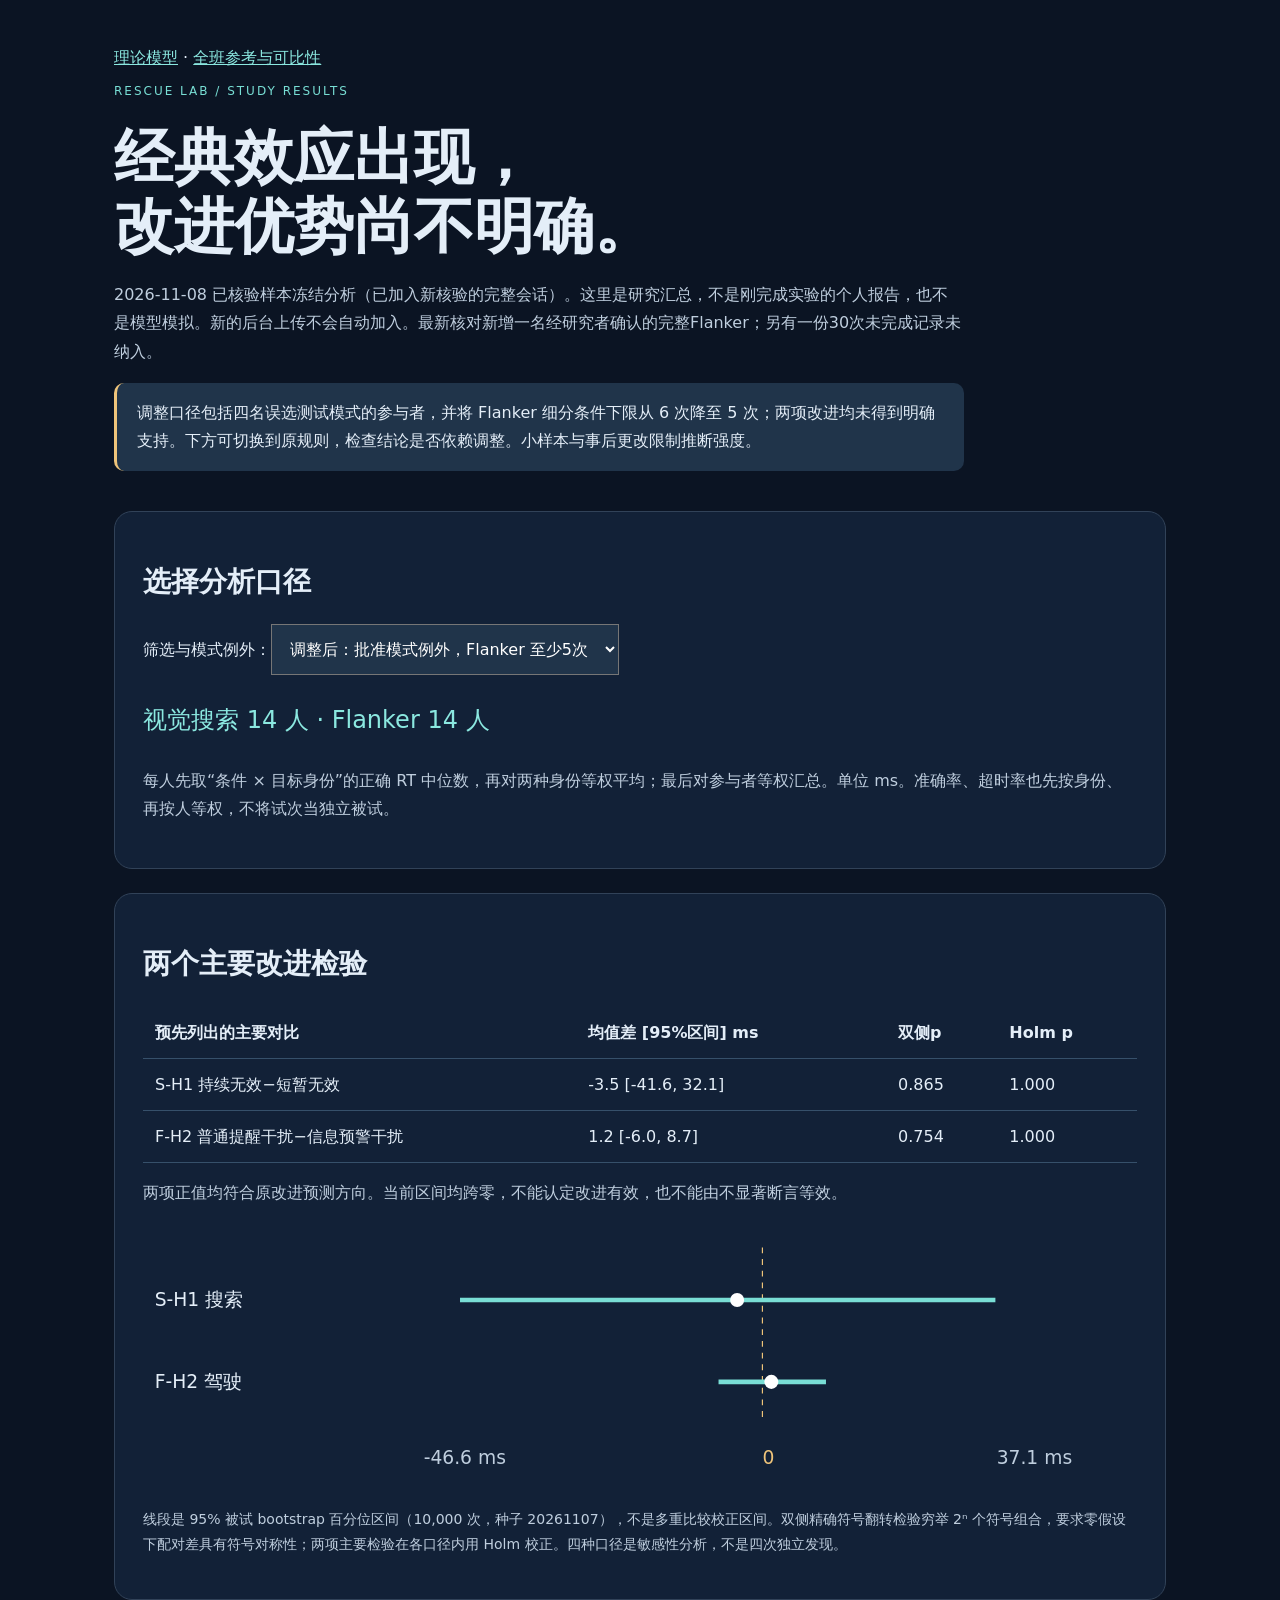
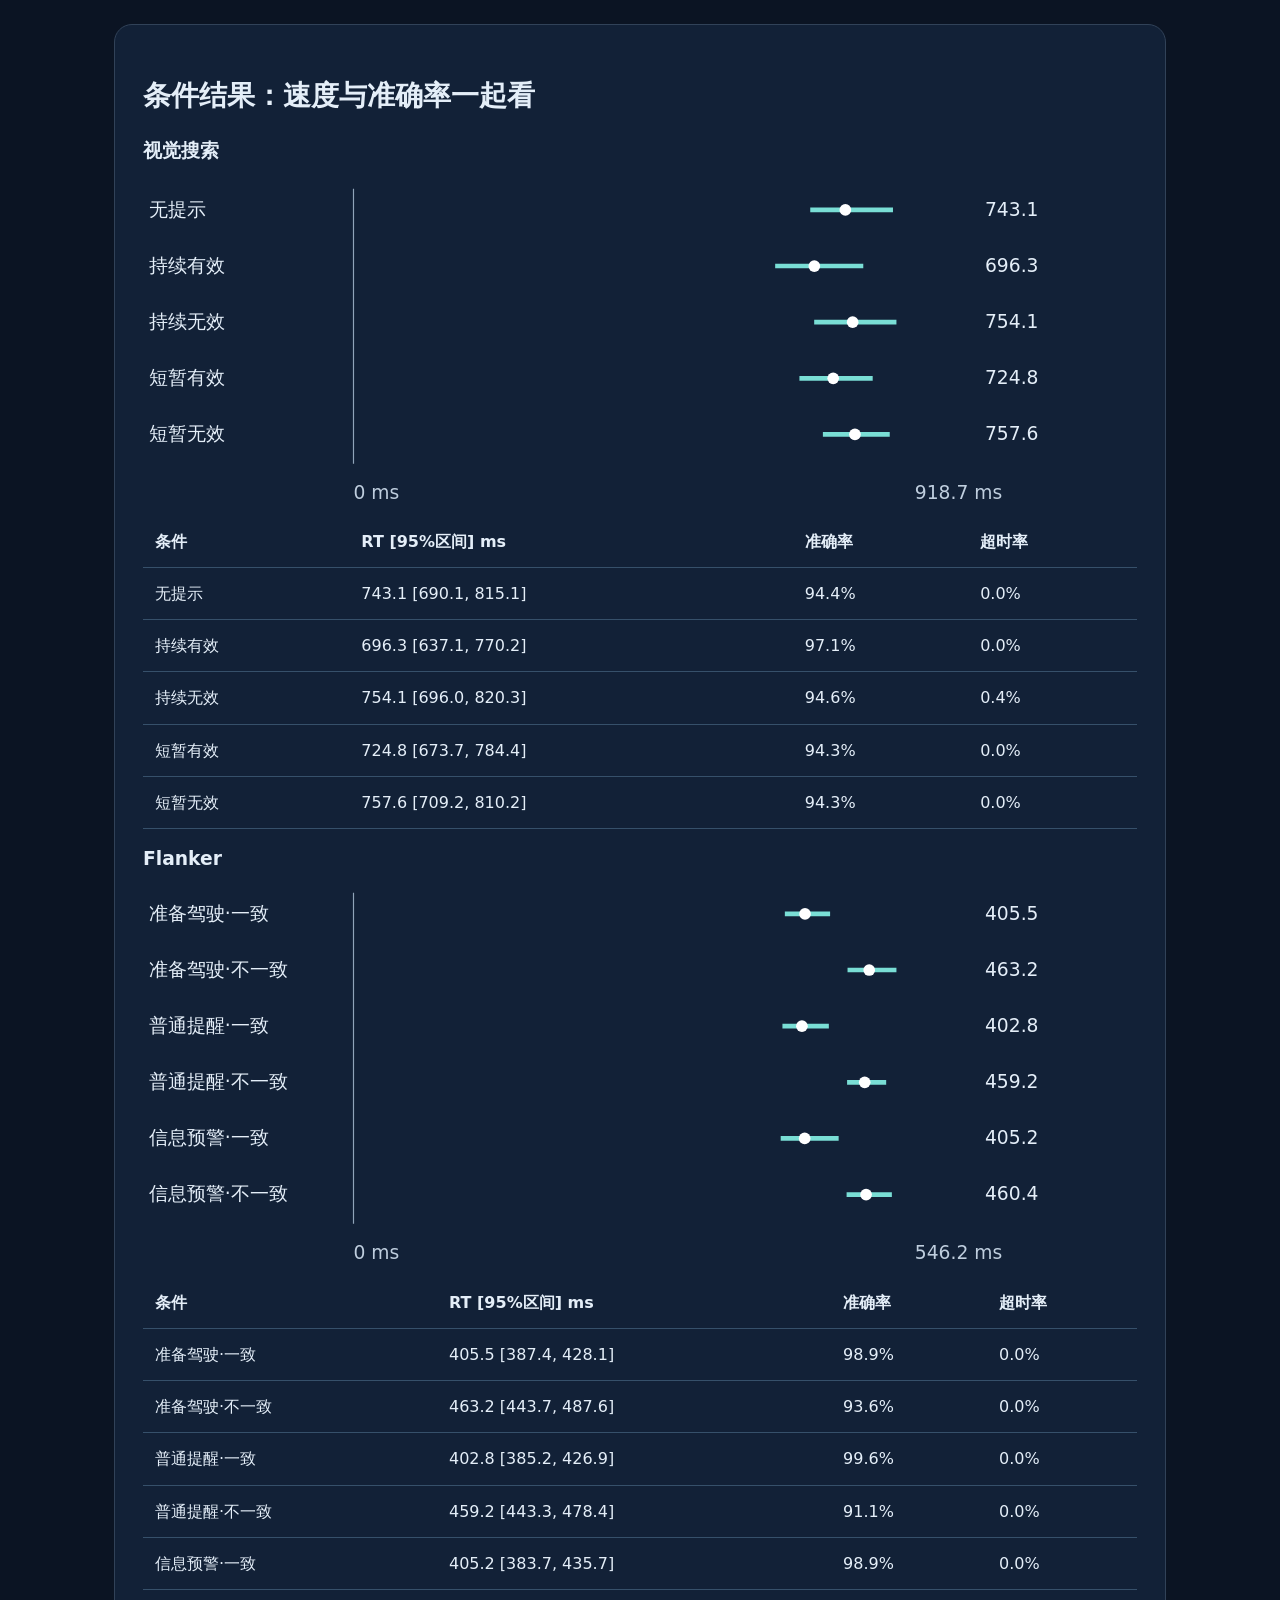
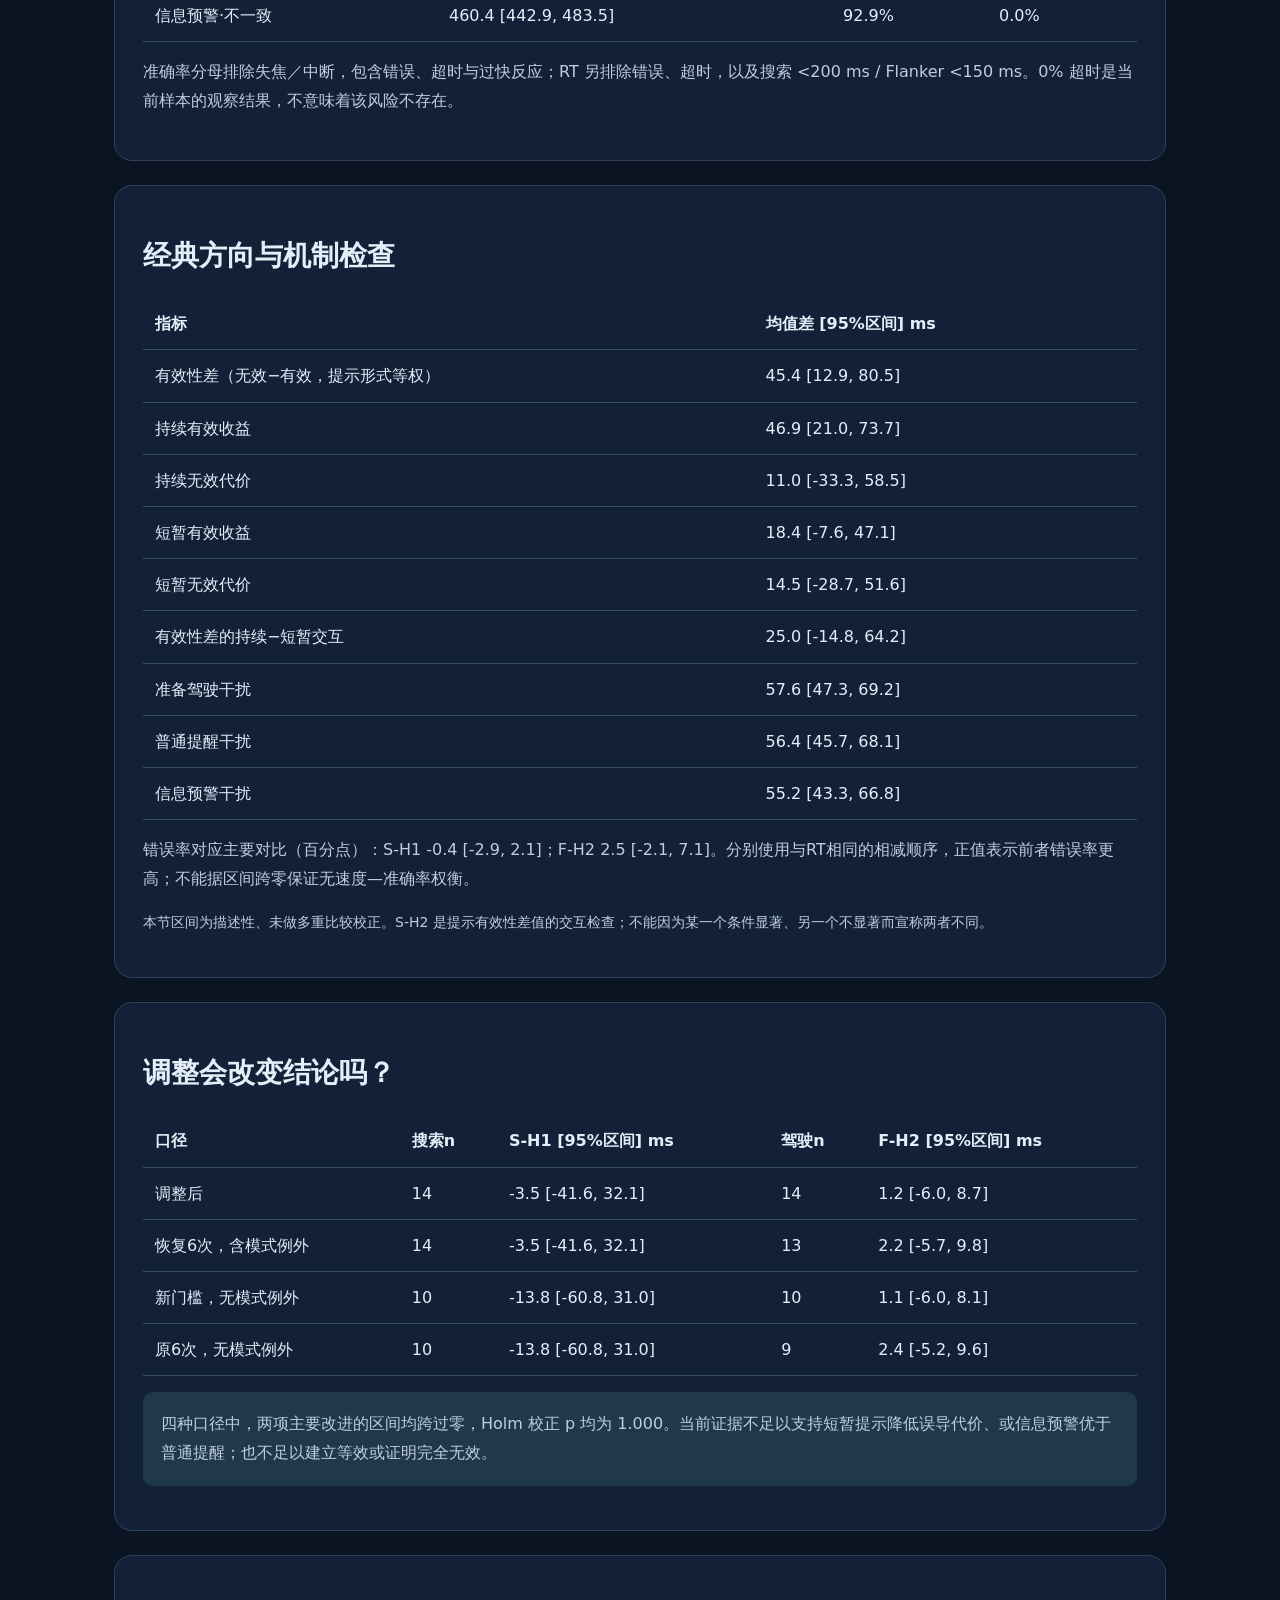
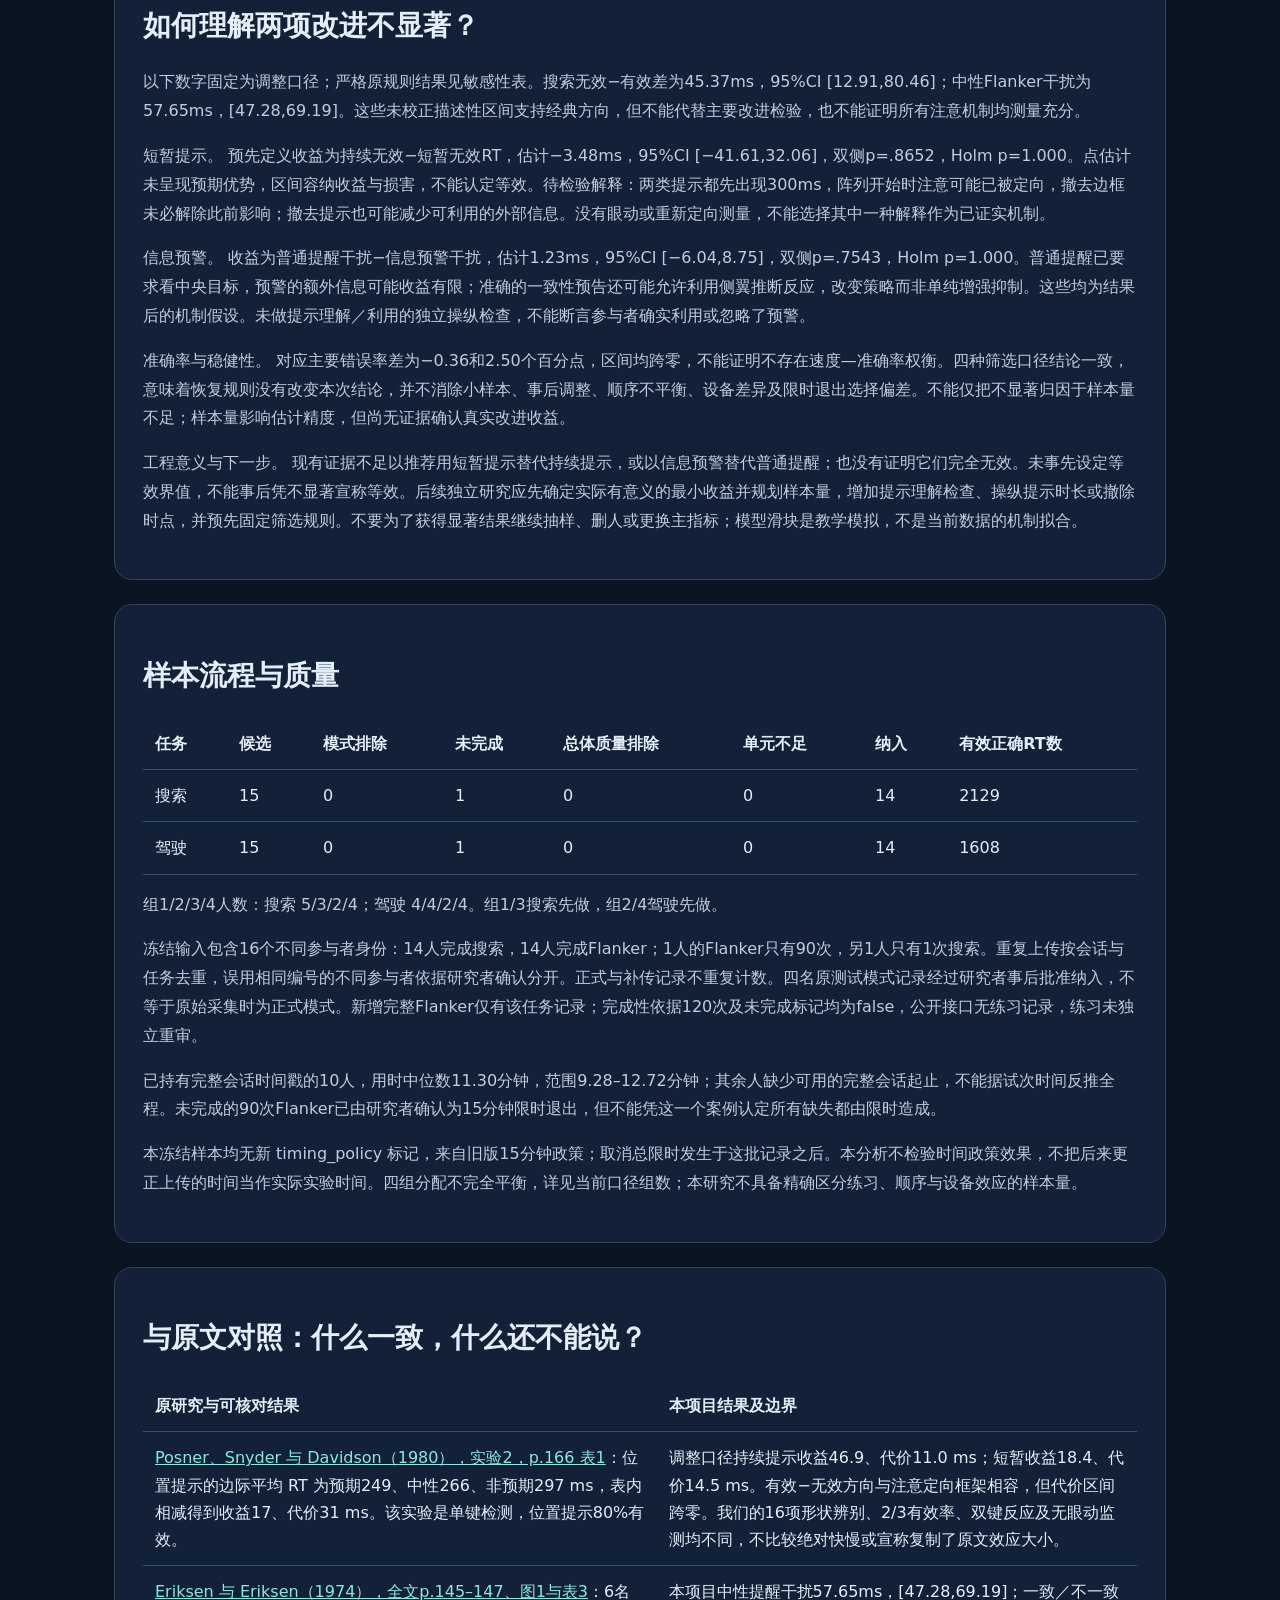
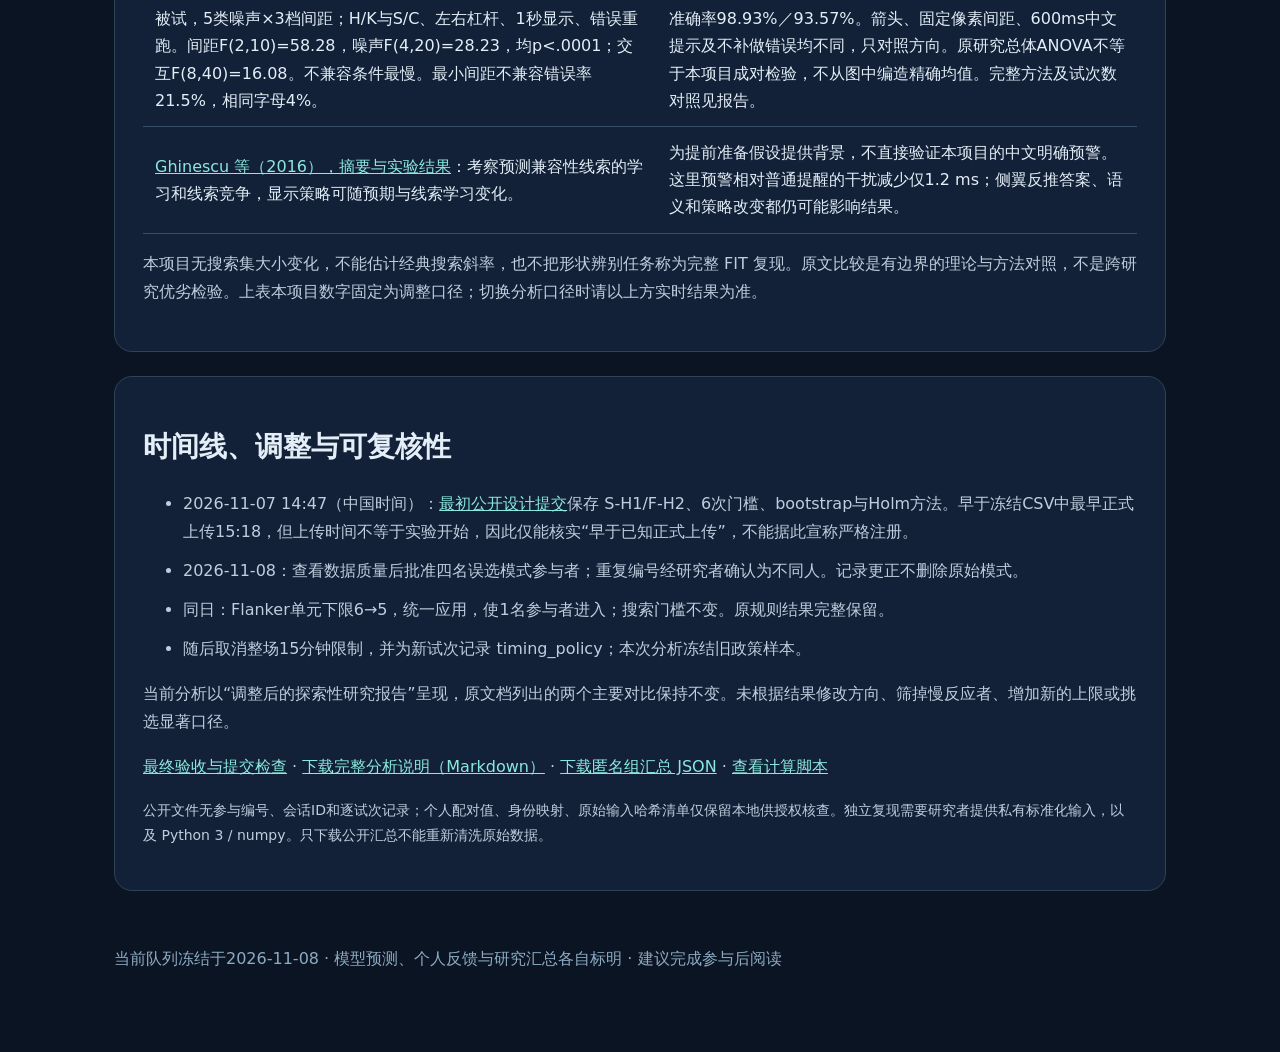
==== commit 4891261b: "Finalize literature comparison, null-result discussion and verified cohort analysis" ====
--- a/docs/results/index.html
+++ b/docs/results/index.html
@@ -1,9 +1,10 @@
-<!doctype html><html lang="zh-CN"><head><meta charset="utf-8"><meta name="viewport" content="width=device-width,initial-scale=1"><title>研究结果与敏感性分析 · 太空救援</title><link rel="stylesheet" href="../model/model.css"><script src="data.js" defer></script><script src="results.js" defer></script><style>table{width:100%;border-collapse:collapse;min-width:650px}td,th{padding:12px;text-align:left;border-bottom:1px solid #36506a;line-height:1.7}.scroll{overflow-x:auto}select{font:inherit;background:#20344a;color:#fff;padding:14px;max-width:100%}.result{min-height:0}.key{font-size:24px;color:#8be8e0}.plot{width:100%;min-width:580px}.note{color:#efc47a}a{overflow-wrap:anywhere}</style></head><body><main><header><a href="../model/">理论模型</a> · <a href="../model/comparison.html">全班参考与可比性</a><p class="tag">RESCUE LAB / STUDY RESULTS</p><h1>经典效应出现，<br>改进优势尚不明确。</h1><p>2026-11-08 已核验样本冻结分析（已加入新核验的完整会话）。这里是研究汇总，不是刚完成实验的个人报告，也不是模型模拟。新的后台上传不会自动加入。</p><aside>调整口径包括四名误选测试模式的参与者，并将 Flanker 细分条件下限从 6 次降至 5 次；两项改进均未得到明确支持。下方可切换到原规则，检查结论是否依赖调整。小样本与事后更改限制推断强度。</aside></header>
+<!doctype html><html lang="zh-CN"><head><meta charset="utf-8"><meta name="viewport" content="width=device-width,initial-scale=1"><title>研究结果与敏感性分析 · 太空救援</title><link rel="stylesheet" href="../model/model.css"><script src="data.js" defer></script><script src="results.js" defer></script><style>table{width:100%;border-collapse:collapse;min-width:650px}td,th{padding:12px;text-align:left;border-bottom:1px solid #36506a;line-height:1.7}.scroll{overflow-x:auto}select{font:inherit;background:#20344a;color:#fff;padding:14px;max-width:100%}.result{min-height:0}.key{font-size:24px;color:#8be8e0}.plot{width:100%;min-width:580px}.note{color:#efc47a}a{overflow-wrap:anywhere}</style></head><body><main><header><a href="../model/">理论模型</a> · <a href="../model/comparison.html">全班参考与可比性</a><p class="tag">RESCUE LAB / STUDY RESULTS</p><h1>经典效应出现，<br>改进优势尚不明确。</h1><p>2026-11-08 已核验样本冻结分析（已加入新核验的完整会话）。这里是研究汇总，不是刚完成实验的个人报告，也不是模型模拟。新的后台上传不会自动加入。最新核对新增一名经研究者确认的完整Flanker；另有一份30次未完成记录未纳入。</p><aside>调整口径包括四名误选测试模式的参与者，并将 Flanker 细分条件下限从 6 次降至 5 次；两项改进均未得到明确支持。下方可切换到原规则，检查结论是否依赖调整。小样本与事后更改限制推断强度。</aside></header>
 <section><h2>选择分析口径</h2><label for="scenario">筛选与模式例外：</label><select id="scenario"><option value="adjusted">调整后：批准模式例外，Flanker 至少5次</option><option value="original_cells">恢复6次门槛，保留模式例外</option><option value="no_mode_exceptions">排除模式例外，Flanker 至少5次</option><option value="strict">原规则：排除模式例外，两项至少6次</option></select><p id="sample" class="key" aria-live="polite"></p><p>每人先取“条件 × 目标身份”的正确 RT 中位数，再对两种身份等权平均；最后对参与者等权汇总。单位 ms。准确率、超时率也先按身份、再按人等权，不将试次当独立被试。</p></section>
 <section><h2>两个主要改进检验</h2><div id="primary"></div><div class="scroll"><svg id="effectPlot" class="plot" viewBox="0 0 850 230" role="img" aria-label="两项改进效应及百分位bootstrap区间，零线表示无差异"></svg></div><p class="small">线段是 95% 被试 bootstrap 百分位区间（10,000 次，种子 20261107），不是多重比较校正区间。双侧精确符号翻转检验穷举 2ⁿ 个符号组合，要求零假设下配对差具有符号对称性；两项主要检验在各口径内用 Holm 校正。四种口径是敏感性分析，不是四次独立发现。</p></section>
 <section><h2>条件结果：速度与准确率一起看</h2><div id="conditions"></div><p>准确率分母排除失焦／中断，包含错误、超时与过快反应；RT 另排除错误、超时，以及搜索 &lt;200 ms / Flanker &lt;150 ms。0% 超时是当前样本的观察结果，不意味着该风险不存在。</p></section>
 <section><h2>经典方向与机制检查</h2><div id="secondary"></div><p class="small">本节区间为描述性、未做多重比较校正。S-H2 是提示有效性差值的交互检查；不能因为某一个条件显著、另一个不显著而宣称两者不同。</p></section>
 <section><h2>调整会改变结论吗？</h2><div id="sensitivity" class="scroll"></div><p class="result">四种口径中，两项主要改进的区间均跨过零，Holm 校正 p 均为 1.000。当前证据不足以支持短暂提示降低误导代价、或信息预警优于普通提醒；也不足以建立等效或证明完全无效。</p></section>
-<section><h2>样本流程与质量</h2><div id="flow"></div><p>冻结输入包含15个不同参与者身份：14人完成搜索，13人完成Flanker；1人的Flanker只有90次，另1人只有1次搜索。重复上传按会话与任务去重，误用相同编号的不同参与者依据研究者确认分开。正式与补传记录不重复计数。四名原测试模式记录经过研究者事后批准纳入，不等于原始采集时为正式模式。</p><p>已持有完整会话时间戳的10人，用时中位数11.30分钟，范围9.28–12.72分钟；其余人缺少可用的完整会话起止，不能据试次时间反推全程。未完成的90次Flanker已由研究者确认为15分钟限时退出，但不能凭这一个案例认定所有缺失都由限时造成。</p><p>本冻结样本均无新 timing_policy 标记，来自旧版15分钟政策；取消总限时发生于这批记录之后。本分析不检验时间政策效果，不把后来更正上传的时间当作实际实验时间。四组分配不完全平衡，详见当前口径组数；本研究不具备精确区分练习、顺序与设备效应的样本量。</p></section>
-<section><h2>与原文对照：什么一致，什么还不能说？</h2><div class="scroll"><table><thead><tr><th>原研究与可核对结果</th><th>本项目结果及边界</th></tr></thead><tbody><tr><td><a href="https://psych.hanover.edu/classes/Cognition/Papers/posner%201980.pdf">Posner、Snyder 与 Davidson（1980），实验2，p.166 表1</a>：位置提示的边际平均 RT 为预期249、中性266、非预期297 ms，表内相减得到收益17、代价31 ms。该实验是单键检测，位置提示80%有效。</td><td>调整口径持续提示收益46.9、代价11.0 ms；短暂收益18.4、代价14.5 ms。有效−无效方向与注意定向框架相容，但代价区间跨零。我们的16项形状辨别、2/3有效率、双键反应及无眼动监测均不同，不比较绝对快慢或宣称复制了原文效应大小。</td></tr><tr><td><a href="https://link.springer.com/article/10.3758/BF03203267">Eriksen 与 Eriksen（1974），出版社摘要</a>：H/K与S/C字母集合、左右杠杆、1秒显示；反应不兼容侧翼比兼容侧翼产生更大RT损害，间距增大时RT下降。</td><td>中性文字下干扰58.6 ms，方向与经典兼容性效应一致。我们使用箭头、固定像素间距、F/J键与600ms文字提示，不是原任务逐项复现。公开可核对摘要没有可直接配对的组均值，因此不编造原文毫秒值。</td></tr><tr><td><a href="https://journals.plos.org/plosone/article?id=10.1371/journal.pone.0167119">Ghinescu 等（2016），摘要与实验结果</a>：考察预测兼容性线索的学习和线索竞争，显示策略可随预期与线索学习变化。</td><td>为提前准备假设提供背景，不直接验证本项目的中文明确预警。这里预警相对普通提醒的干扰减少仅0.4 ms；侧翼反推答案、语义和策略改变都仍可能影响结果。</td></tr></tbody></table></div><p>本项目无搜索集大小变化，不能估计经典搜索斜率，也不把形状辨别任务称为完整 FIT 复现。原文比较是有边界的理论与方法对照，不是跨研究优劣检验。上表本项目数字固定为调整口径；切换分析口径时请以上方实时结果为准。</p></section>
-<section><h2>时间线、调整与可复核性</h2><ul><li>2026-11-07 14:47（中国时间）：<a href="https://github.com/BNU-EngPsy-Fall26/HuangZijia-202311200038/commit/741187a5092d18f98e30910c1d4be721cc4d77fb">最初公开设计提交</a>保存 S-H1/F-H2、6次门槛、bootstrap与Holm方法。早于冻结CSV中最早正式上传15:18，但上传时间不等于实验开始，因此仅能核实“早于已知正式上传”，不能据此宣称严格注册。</li><li>2026-11-08：查看数据质量后批准四名误选模式参与者；重复编号经研究者确认为不同人。记录更正不删除原始模式。</li><li>同日：Flanker单元下限6→5，统一应用，使1名参与者进入；搜索门槛不变。原规则结果完整保留。</li><li>随后取消整场15分钟限制，并为新试次记录 timing_policy；本次分析冻结旧政策样本。</li></ul><p>当前分析以“调整后的探索性研究报告”呈现，原文档列出的两个主要对比保持不变。未根据结果修改方向、筛掉慢反应者、增加新的上限或挑选显著口径。</p><p><a href="report.md">下载完整分析说明（Markdown）</a> · <a href="analysis.json">下载匿名组汇总 JSON</a> · <a href="../analysis/analyze_snapshot.py">查看计算脚本</a></p><p class="small">公开文件无参与编号、会话ID和逐试次记录；个人配对值、身份映射、原始输入哈希清单仅保留本地供授权核查。独立复现需要研究者提供私有标准化输入，以及 Python 3 / numpy。只下载公开汇总不能重新清洗原始数据。</p></section><footer>当前队列冻结于2026-11-08 · 模型预测、个人反馈与研究汇总各自标明 · 建议完成参与后阅读</footer></main></body></html>
+<section><h2>如何理解两项改进不显著？</h2><p>以下数字固定为调整口径；严格原规则结果见敏感性表。搜索无效−有效差为45.37ms，95%CI [12.91,80.46]；中性Flanker干扰为57.65ms，[47.28,69.19]。这些未校正描述性区间支持经典方向，但不能代替主要改进检验，也不能证明所有注意机制均测量充分。</p><p>短暂提示。 预先定义收益为持续无效−短暂无效RT，估计−3.48ms，95%CI [−41.61,32.06]，双侧p=.8652，Holm p=1.000。点估计未呈现预期优势，区间容纳收益与损害，不能认定等效。待检验解释：两类提示都先出现300ms，阵列开始时注意可能已被定向，撤去边框未必解除此前影响；撤去提示也可能减少可利用的外部信息。没有眼动或重新定向测量，不能选择其中一种解释作为已证实机制。</p><p>信息预警。 收益为普通提醒干扰−信息预警干扰，估计1.23ms，95%CI [−6.04,8.75]，双侧p=.7543，Holm p=1.000。普通提醒已要求看中央目标，预警的额外信息可能收益有限；准确的一致性预告还可能允许利用侧翼推断反应，改变策略而非单纯增强抑制。这些均为结果后的机制假设。未做提示理解／利用的独立操纵检查，不能断言参与者确实利用或忽略了预警。</p><p>准确率与稳健性。 对应主要错误率差为−0.36和2.50个百分点，区间均跨零，不能证明不存在速度—准确率权衡。四种筛选口径结论一致，意味着恢复规则没有改变本次结论，并不消除小样本、事后调整、顺序不平衡、设备差异及限时退出选择偏差。不能仅把不显著归因于样本量不足；样本量影响估计精度，但尚无证据确认真实改进收益。</p><p>工程意义与下一步。 现有证据不足以推荐用短暂提示替代持续提示，或以信息预警替代普通提醒；也没有证明它们完全无效。未事先设定等效界值，不能事后凭不显著宣称等效。后续独立研究应先确定实际有意义的最小收益并规划样本量，增加提示理解检查、操纵提示时长或撤除时点，并预先固定筛选规则。不要为了获得显著结果继续抽样、删人或更换主指标；模型滑块是教学模拟，不是当前数据的机制拟合。
+</p></section><section><h2>样本流程与质量</h2><div id="flow"></div><p>冻结输入包含16个不同参与者身份：14人完成搜索，14人完成Flanker；1人的Flanker只有90次，另1人只有1次搜索。重复上传按会话与任务去重，误用相同编号的不同参与者依据研究者确认分开。正式与补传记录不重复计数。四名原测试模式记录经过研究者事后批准纳入，不等于原始采集时为正式模式。新增完整Flanker仅有该任务记录；完成性依据120次及未完成标记均为false，公开接口无练习记录，练习未独立重审。</p><p>已持有完整会话时间戳的10人，用时中位数11.30分钟，范围9.28–12.72分钟；其余人缺少可用的完整会话起止，不能据试次时间反推全程。未完成的90次Flanker已由研究者确认为15分钟限时退出，但不能凭这一个案例认定所有缺失都由限时造成。</p><p>本冻结样本均无新 timing_policy 标记，来自旧版15分钟政策；取消总限时发生于这批记录之后。本分析不检验时间政策效果，不把后来更正上传的时间当作实际实验时间。四组分配不完全平衡，详见当前口径组数；本研究不具备精确区分练习、顺序与设备效应的样本量。</p></section>
+<section><h2>与原文对照：什么一致，什么还不能说？</h2><div class="scroll"><table><thead><tr><th>原研究与可核对结果</th><th>本项目结果及边界</th></tr></thead><tbody><tr><td><a href="https://psych.hanover.edu/classes/Cognition/Papers/posner%201980.pdf">Posner、Snyder 与 Davidson（1980），实验2，p.166 表1</a>：位置提示的边际平均 RT 为预期249、中性266、非预期297 ms，表内相减得到收益17、代价31 ms。该实验是单键检测，位置提示80%有效。</td><td>调整口径持续提示收益46.9、代价11.0 ms；短暂收益18.4、代价14.5 ms。有效−无效方向与注意定向框架相容，但代价区间跨零。我们的16项形状辨别、2/3有效率、双键反应及无眼动监测均不同，不比较绝对快慢或宣称复制了原文效应大小。</td></tr><tr><td><a href="https://github.com/chrplr/PCBS/blob/master/pdfs/papers-for-projects/Eriksen%20and%20Eriksen%20-%201974%20-%20Effects%20of%20noise%20letters%20upon%20the%20identification%20o.pdf">Eriksen 与 Eriksen（1974），全文p.145–147、图1与表3</a>：6名被试，5类噪声×3档间距；H/K与S/C、左右杠杆、1秒显示、错误重跑。间距F(2,10)=58.28，噪声F(4,20)=28.23，均p&lt;.0001；交互F(8,40)=16.08。不兼容条件最慢。最小间距不兼容错误率21.5%，相同字母4%。</td><td>本项目中性提醒干扰57.65ms，[47.28,69.19]；一致／不一致准确率98.93%／93.57%。箭头、固定像素间距、600ms中文提示及不补做错误均不同，只对照方向。原研究总体ANOVA不等于本项目成对检验，不从图中编造精确均值。完整方法及试次数对照见报告。</td></tr><tr><td><a href="https://journals.plos.org/plosone/article?id=10.1371/journal.pone.0167119">Ghinescu 等（2016），摘要与实验结果</a>：考察预测兼容性线索的学习和线索竞争，显示策略可随预期与线索学习变化。</td><td>为提前准备假设提供背景，不直接验证本项目的中文明确预警。这里预警相对普通提醒的干扰减少仅1.2 ms；侧翼反推答案、语义和策略改变都仍可能影响结果。</td></tr></tbody></table></div><p>本项目无搜索集大小变化，不能估计经典搜索斜率，也不把形状辨别任务称为完整 FIT 复现。原文比较是有边界的理论与方法对照，不是跨研究优劣检验。上表本项目数字固定为调整口径；切换分析口径时请以上方实时结果为准。</p></section>
+<section><h2>时间线、调整与可复核性</h2><ul><li>2026-11-07 14:47（中国时间）：<a href="https://github.com/BNU-EngPsy-Fall26/HuangZijia-202311200038/commit/741187a5092d18f98e30910c1d4be721cc4d77fb">最初公开设计提交</a>保存 S-H1/F-H2、6次门槛、bootstrap与Holm方法。早于冻结CSV中最早正式上传15:18，但上传时间不等于实验开始，因此仅能核实“早于已知正式上传”，不能据此宣称严格注册。</li><li>2026-11-08：查看数据质量后批准四名误选模式参与者；重复编号经研究者确认为不同人。记录更正不删除原始模式。</li><li>同日：Flanker单元下限6→5，统一应用，使1名参与者进入；搜索门槛不变。原规则结果完整保留。</li><li>随后取消整场15分钟限制，并为新试次记录 timing_policy；本次分析冻结旧政策样本。</li></ul><p>当前分析以“调整后的探索性研究报告”呈现，原文档列出的两个主要对比保持不变。未根据结果修改方向、筛掉慢反应者、增加新的上限或挑选显著口径。</p><p><a href="acceptance.md">最终验收与提交检查</a> · <a href="report.md">下载完整分析说明（Markdown）</a> · <a href="analysis.json">下载匿名组汇总 JSON</a> · <a href="../analysis/analyze_snapshot.py">查看计算脚本</a></p><p class="small">公开文件无参与编号、会话ID和逐试次记录；个人配对值、身份映射、原始输入哈希清单仅保留本地供授权核查。独立复现需要研究者提供私有标准化输入，以及 Python 3 / numpy。只下载公开汇总不能重新清洗原始数据。</p></section><footer>当前队列冻结于2026-11-08 · 模型预测、个人反馈与研究汇总各自标明 · 建议完成参与后阅读</footer></main></body></html>
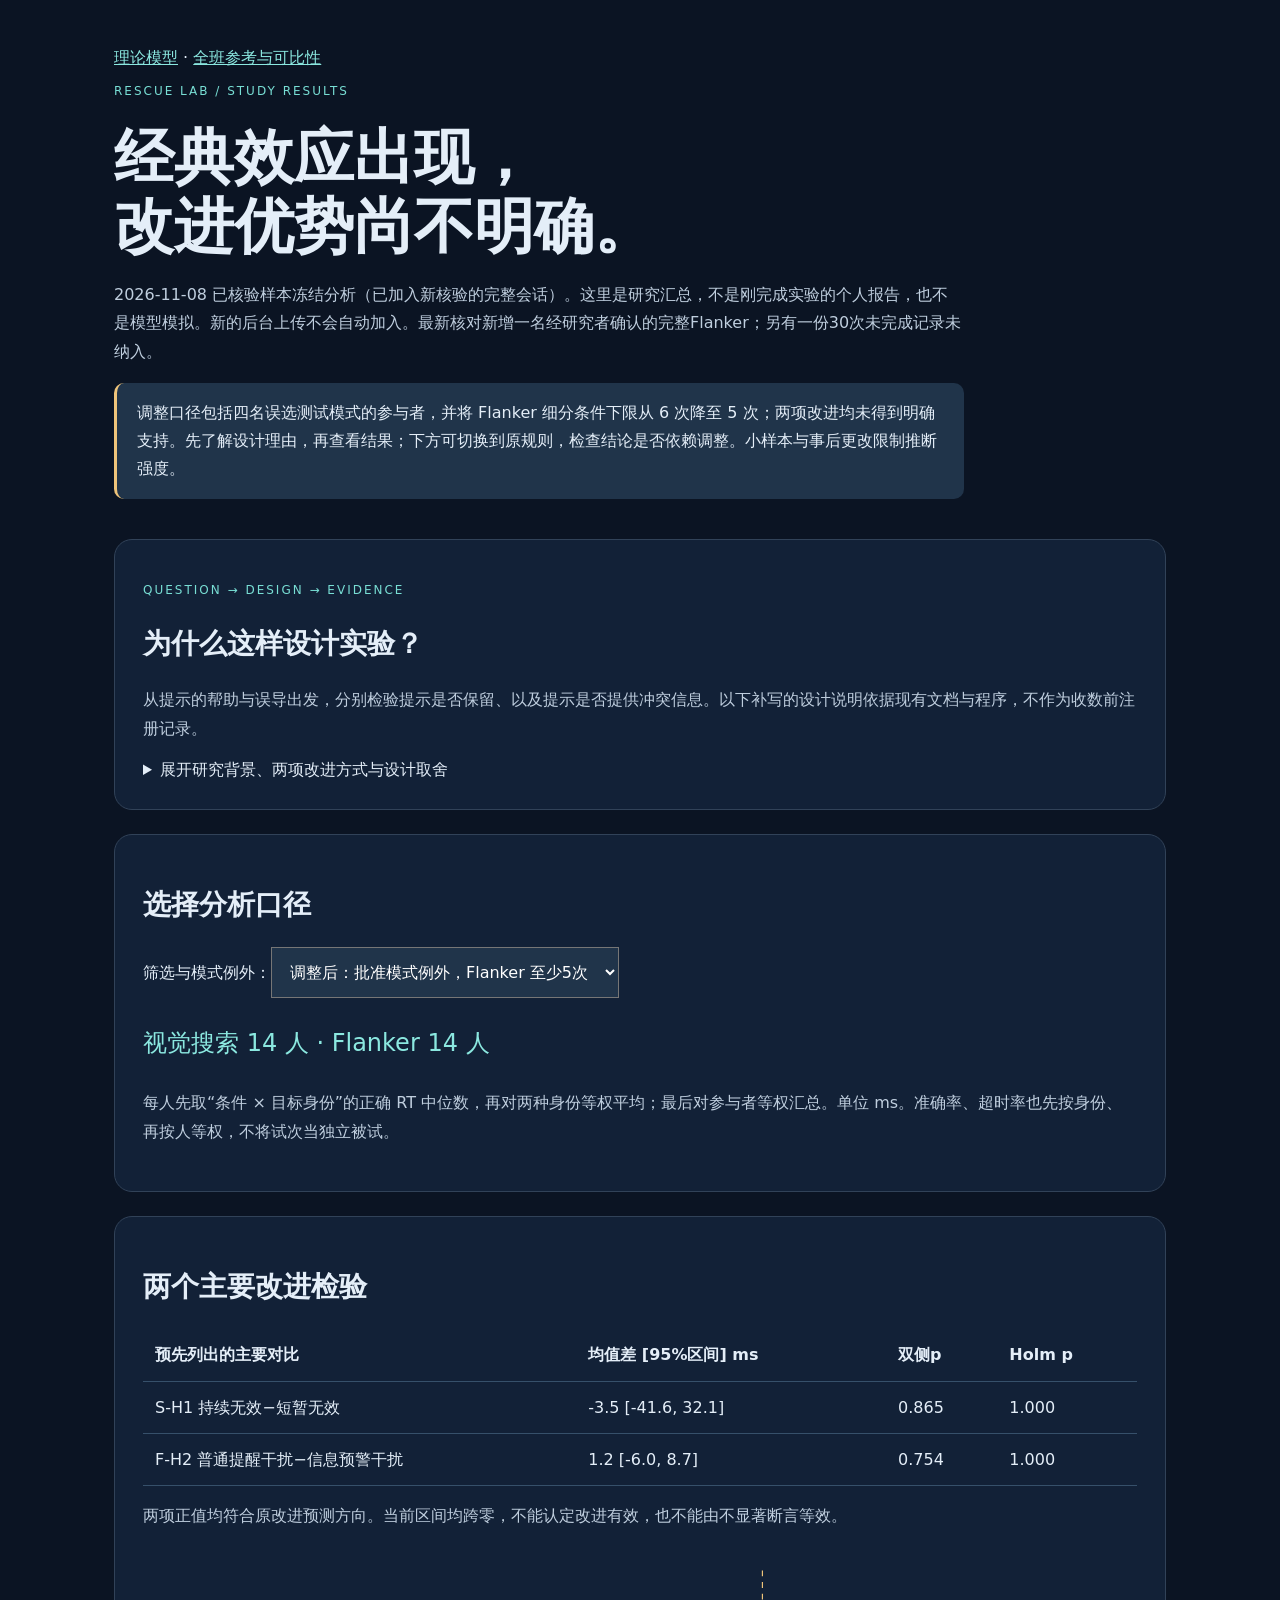
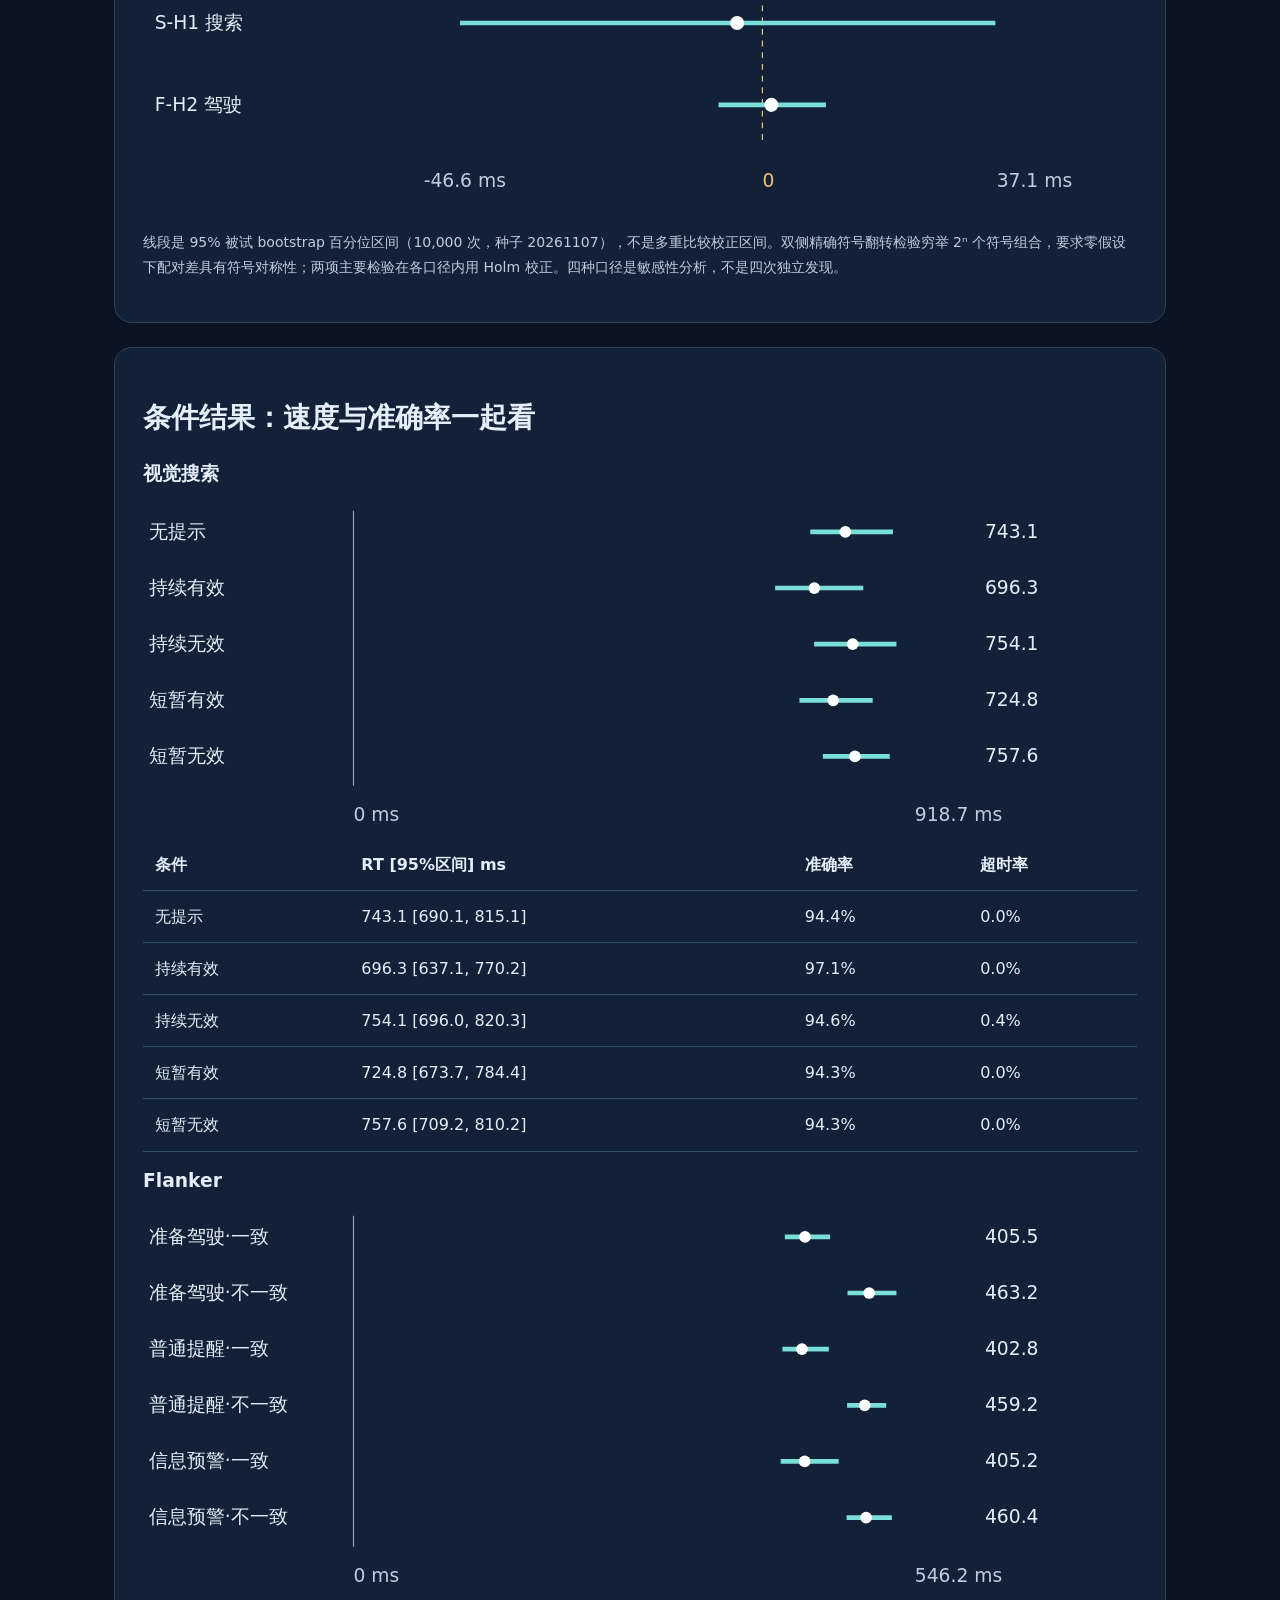
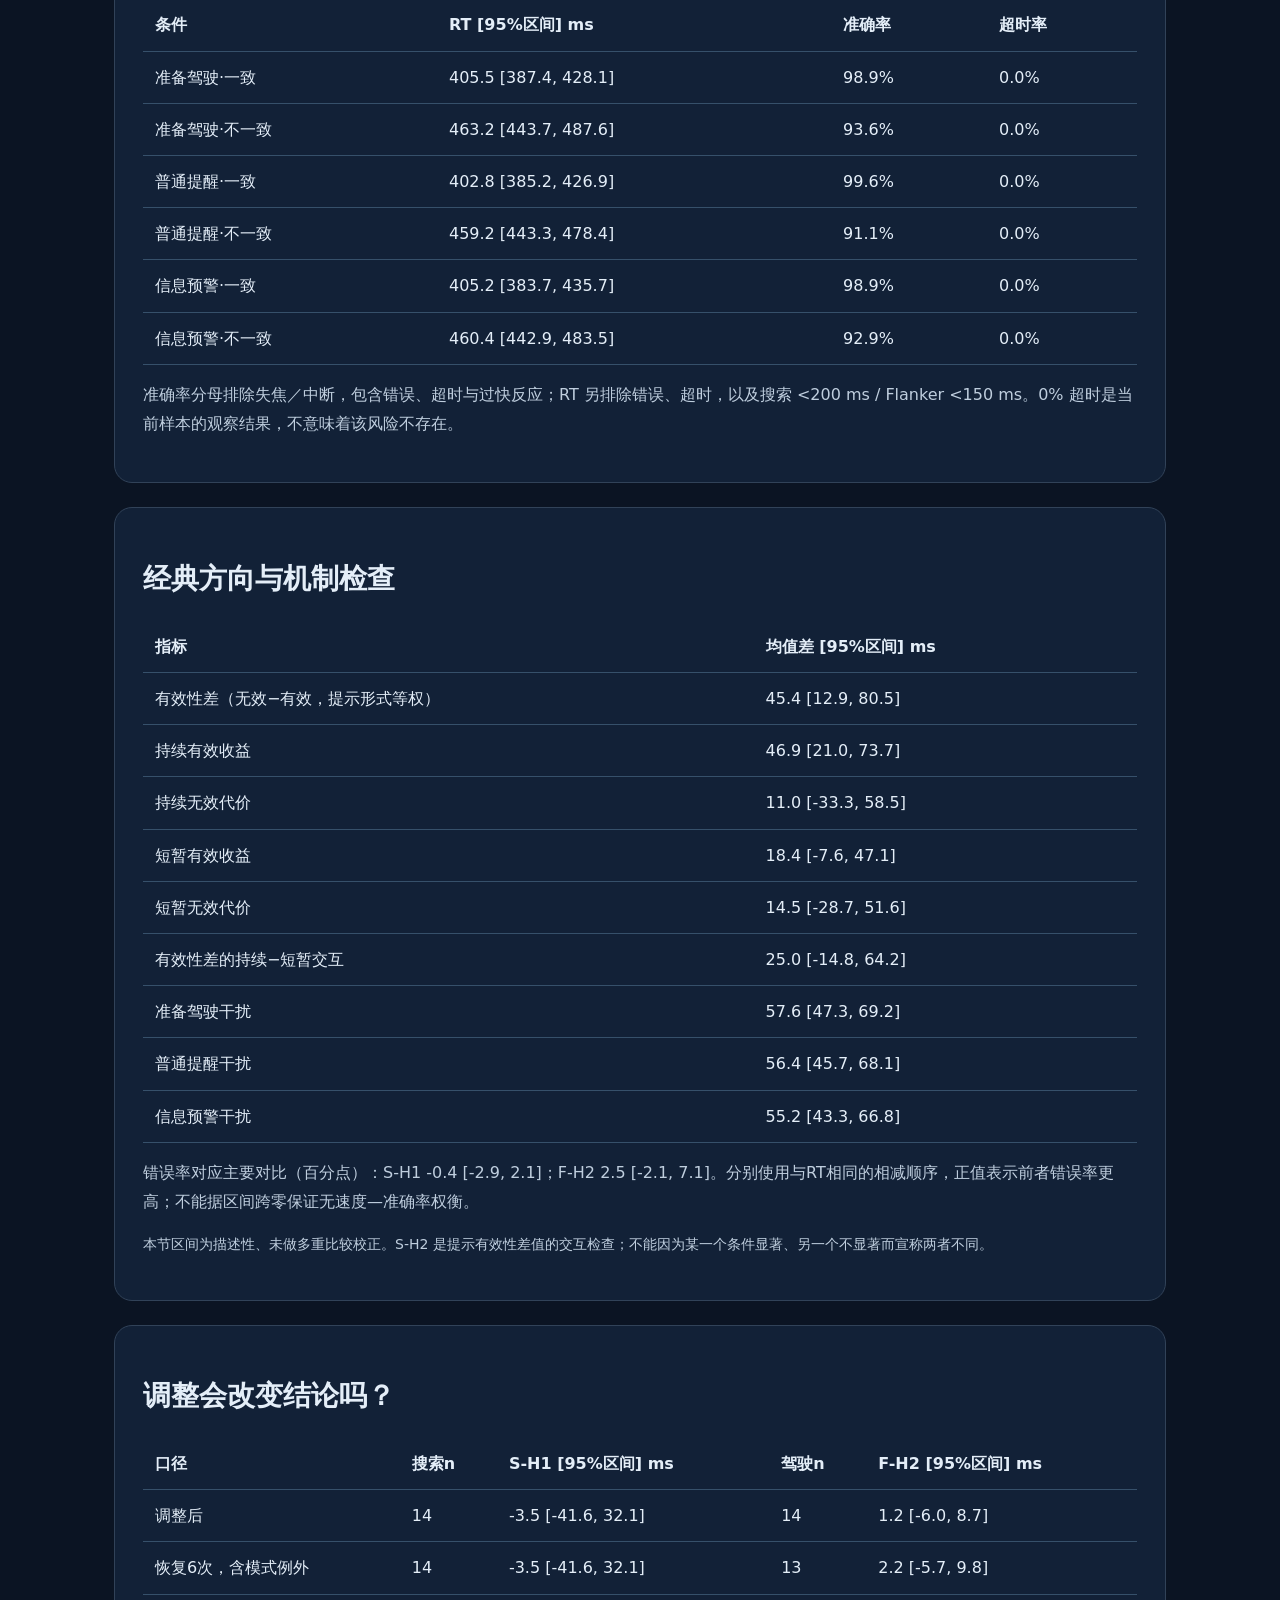
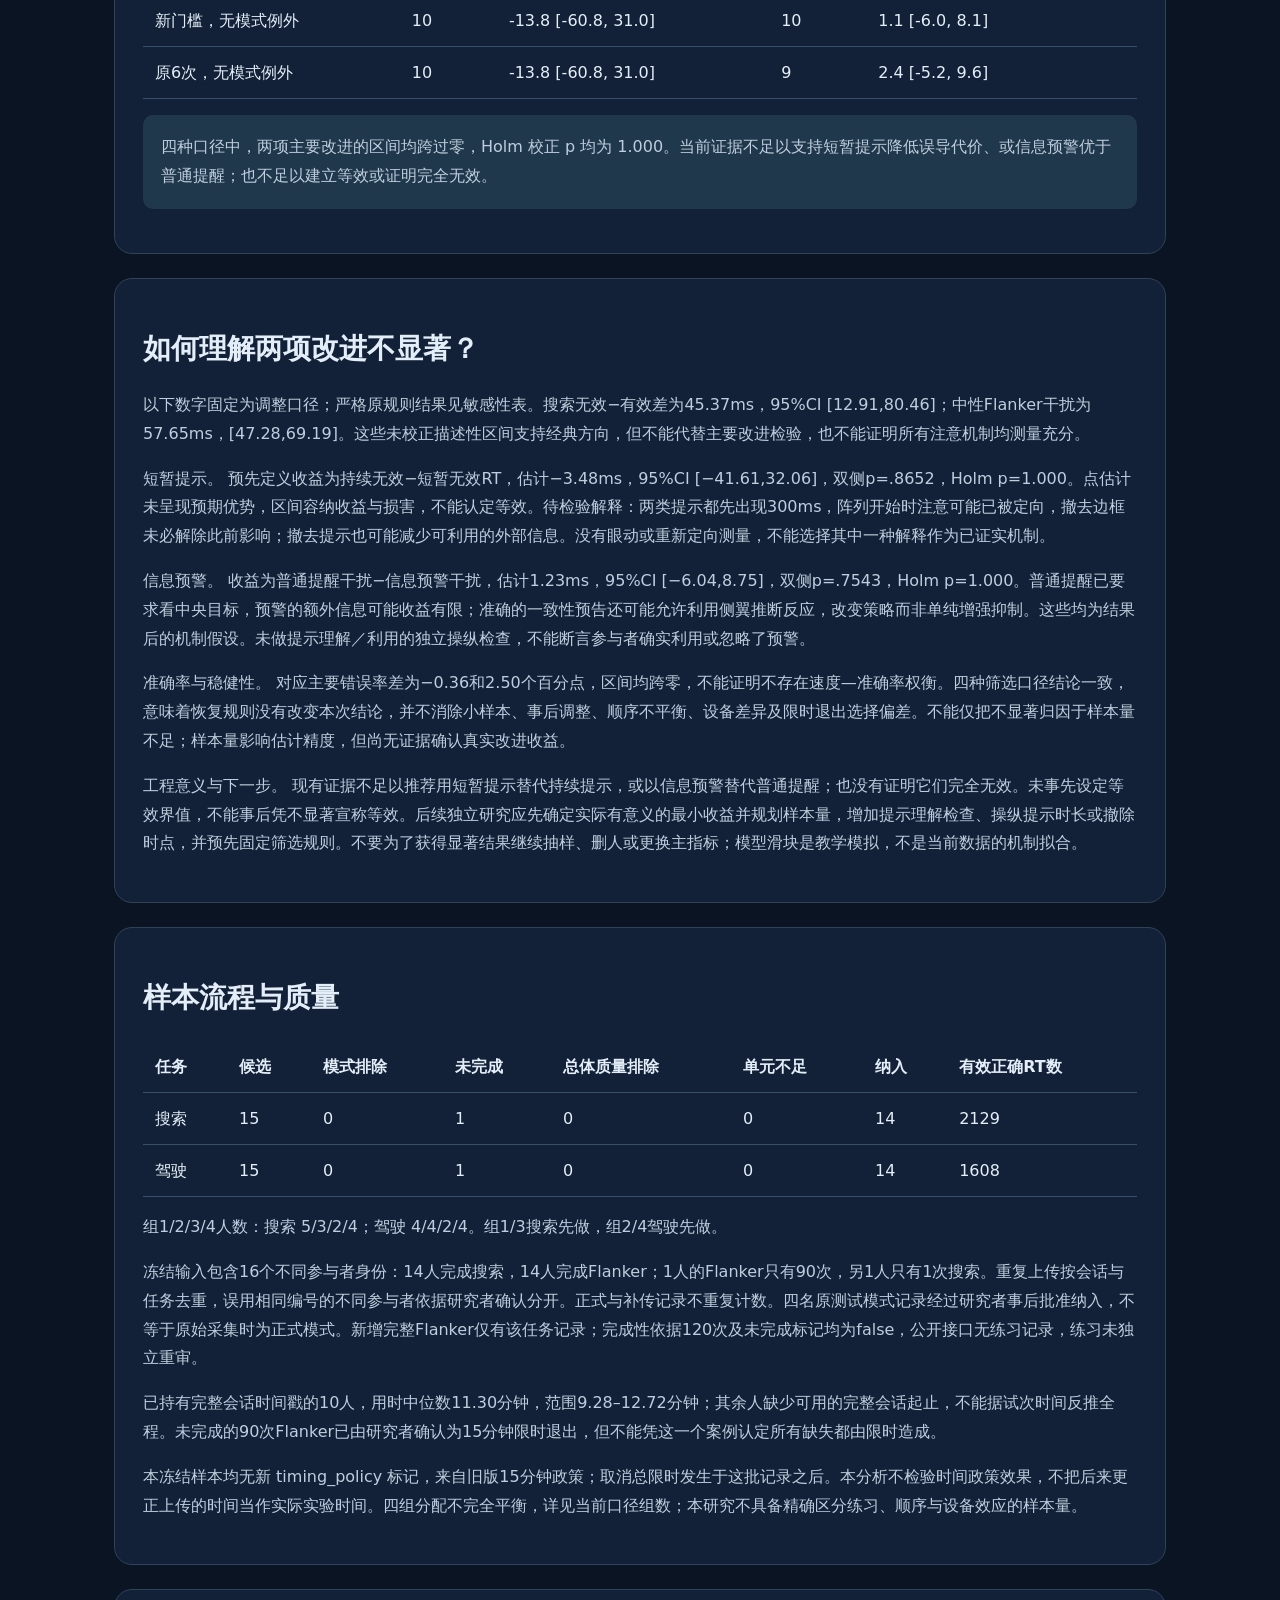
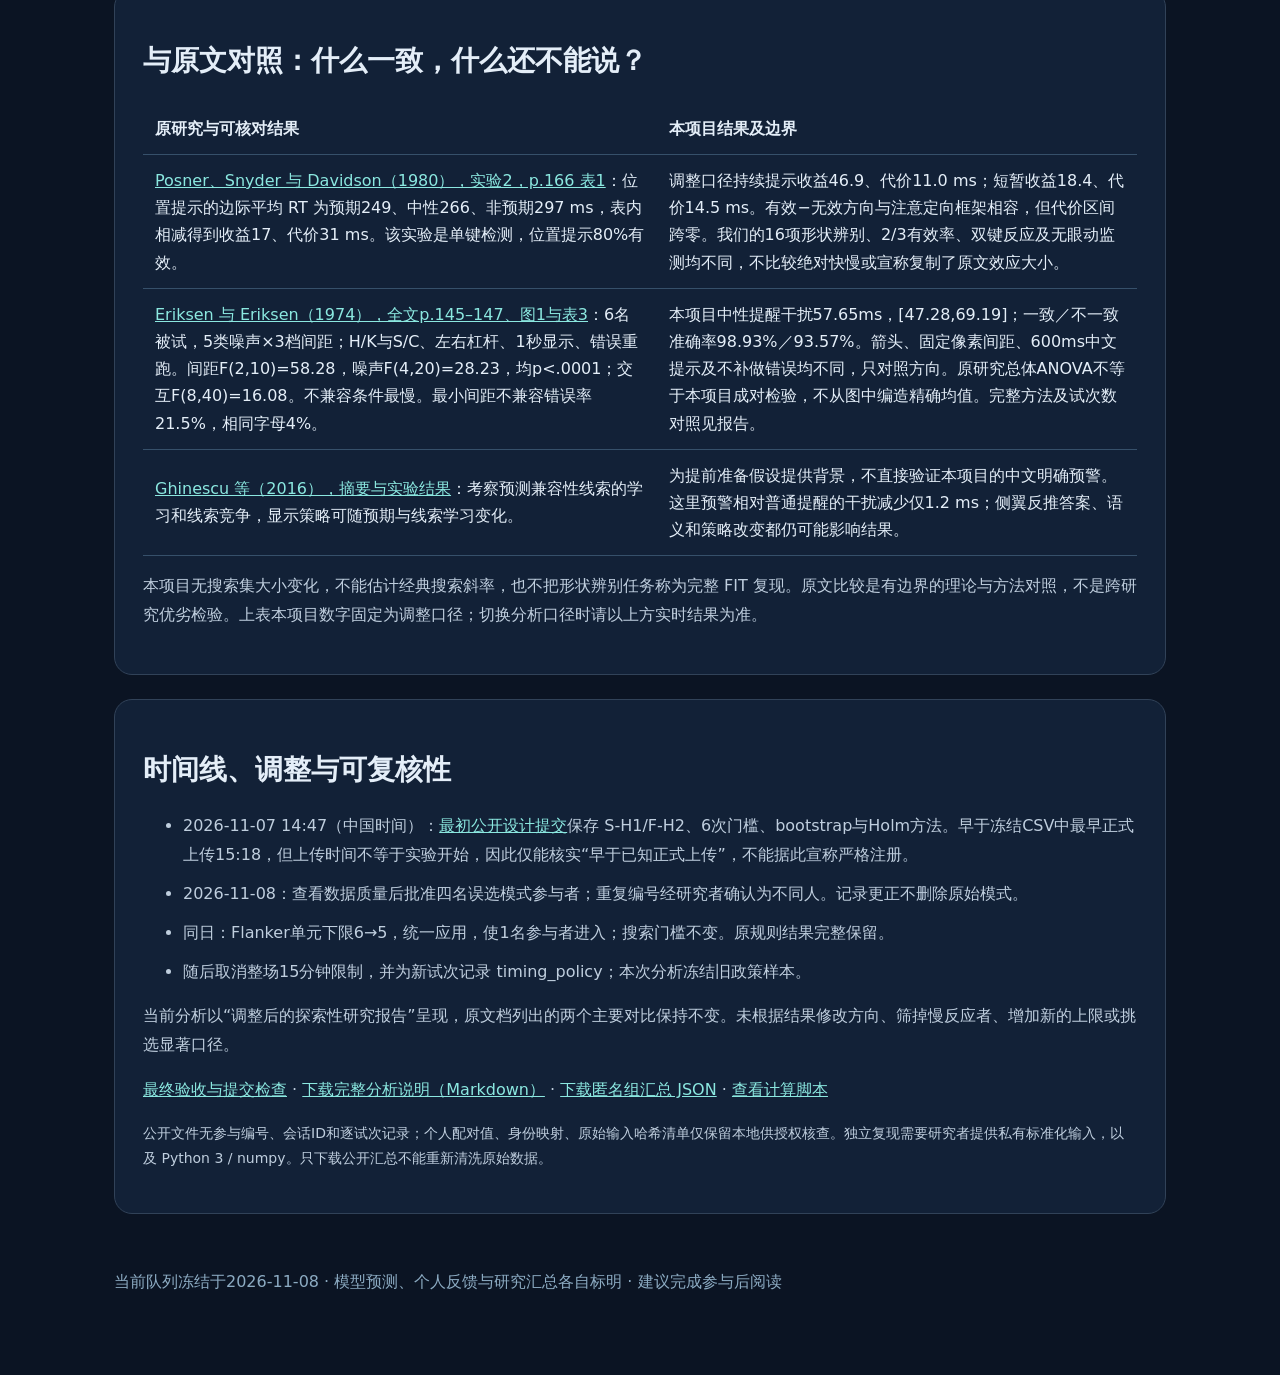
==== commit 8cca6dce: "Explain research background, improvement rationale and experimental design decisions" ====
--- a/docs/results/index.html
+++ b/docs/results/index.html
@@ -1,4 +1,5 @@
-<!doctype html><html lang="zh-CN"><head><meta charset="utf-8"><meta name="viewport" content="width=device-width,initial-scale=1"><title>研究结果与敏感性分析 · 太空救援</title><link rel="stylesheet" href="../model/model.css"><script src="data.js" defer></script><script src="results.js" defer></script><style>table{width:100%;border-collapse:collapse;min-width:650px}td,th{padding:12px;text-align:left;border-bottom:1px solid #36506a;line-height:1.7}.scroll{overflow-x:auto}select{font:inherit;background:#20344a;color:#fff;padding:14px;max-width:100%}.result{min-height:0}.key{font-size:24px;color:#8be8e0}.plot{width:100%;min-width:580px}.note{color:#efc47a}a{overflow-wrap:anywhere}</style></head><body><main><header><a href="../model/">理论模型</a> · <a href="../model/comparison.html">全班参考与可比性</a><p class="tag">RESCUE LAB / STUDY RESULTS</p><h1>经典效应出现，<br>改进优势尚不明确。</h1><p>2026-11-08 已核验样本冻结分析（已加入新核验的完整会话）。这里是研究汇总，不是刚完成实验的个人报告，也不是模型模拟。新的后台上传不会自动加入。最新核对新增一名经研究者确认的完整Flanker；另有一份30次未完成记录未纳入。</p><aside>调整口径包括四名误选测试模式的参与者，并将 Flanker 细分条件下限从 6 次降至 5 次；两项改进均未得到明确支持。下方可切换到原规则，检查结论是否依赖调整。小样本与事后更改限制推断强度。</aside></header>
+<!doctype html><html lang="zh-CN"><head><meta charset="utf-8"><meta name="viewport" content="width=device-width,initial-scale=1"><title>研究结果与敏感性分析 · 太空救援</title><link rel="stylesheet" href="../model/model.css"><script src="data.js" defer></script><script src="results.js" defer></script><style>table{width:100%;border-collapse:collapse;min-width:650px}td,th{padding:12px;text-align:left;border-bottom:1px solid #36506a;line-height:1.7}.scroll{overflow-x:auto}select{font:inherit;background:#20344a;color:#fff;padding:14px;max-width:100%}.result{min-height:0}.key{font-size:24px;color:#8be8e0}.plot{width:100%;min-width:580px}.note{color:#efc47a}a{overflow-wrap:anywhere}</style></head><body><main><header><a href="../model/">理论模型</a> · <a href="../model/comparison.html">全班参考与可比性</a><p class="tag">RESCUE LAB / STUDY RESULTS</p><h1>经典效应出现，<br>改进优势尚不明确。</h1><p>2026-11-08 已核验样本冻结分析（已加入新核验的完整会话）。这里是研究汇总，不是刚完成实验的个人报告，也不是模型模拟。新的后台上传不会自动加入。最新核对新增一名经研究者确认的完整Flanker；另有一份30次未完成记录未纳入。</p><aside>调整口径包括四名误选测试模式的参与者，并将 Flanker 细分条件下限从 6 次降至 5 次；两项改进均未得到明确支持。先了解设计理由，再查看结果；下方可切换到原规则，检查结论是否依赖调整。小样本与事后更改限制推断强度。</aside></header>
+<section id="study-rationale"><p class="tag">QUESTION → DESIGN → EVIDENCE</p><h2>为什么这样设计实验？</h2><p>从提示的帮助与误导出发，分别检验提示是否保留、以及提示是否提供冲突信息。以下补写的设计说明依据现有文档与程序，不作为收数前注册记录。</p><details><summary>展开研究背景、两项改进方式与设计取舍</summary><h2>研究背景：提示为什么可能既有帮助，也有代价？</h2><p>在导航、监控和信息检索界面中，设计者常用位置标记和文字提醒帮助使用者发现目标。本项目关注的工程问题是：界面给出提示之后，使用者是否更容易完成任务；如果提示指错位置，或者只是重复已有要求，是否仍有帮助？因此，评价提示不能只比较“有没有提示”，还需要考察提示的可靠性、保留方式与信息内容，并同时观察速度和准确率。本文以反应时（reaction time，RT）衡量作答速度；“收益”指相对基线更快，“代价”指相对基线更慢，“干扰”指不一致与一致条件的RT差。</p><p>空间注意定向研究为第一个问题提供了依据。Posner、Snyder与Davidson（1980）通过有效、中性及无效线索区分注意定向的收益与代价。由此，本项目把“错误提示是否妨碍寻找目标”作为与“正确提示是否帮助搜索”同等重要的问题，而不是只呈现正确提示来证明界面有效。这里借用的是收益—代价的分析框架，具体任务改成了需要在16个图形中寻找红色目标并判断形状的视觉搜索；它不是原单键检测任务的逐项复制。<a href="https://psych.hanover.edu/classes/Cognition/Papers/posner%201980.pdf">Posner等原文</a></p><p>Flanker研究则提供了另一个角度：目标位置已知时，无关刺激仍可能引起反应冲突。Eriksen与Eriksen（1974）发现，不兼容侧翼比兼容侧翼造成更大的反应时损害。这意味着界面上“看哪里”的提醒与“接下来会遇到什么”的信息可能发挥不同作用。预期线索研究为提前准备策略提供了理论背景，但并不保证任意文字预警都有效。<a href="https://doi.org/10.3758/BF03203267">Eriksen与Eriksen原文</a>；<a href="https://doi.org/10.1371/journal.pone.0167119">Ghinescu等（2016）</a></p><p>基于上述思路，本项目选择空间提示引导的视觉搜索与箭头Flanker两项任务，分别考察空间选择和反应冲突。共同主题是“提示的帮助与代价”，但两项任务检验不同问题，不能把其中一个任务的结果当作另一个任务的机制证据。本研究的贡献定位是对经典范式进行有理论依据、可直接检验的课程设计改编，不主张提出新的注意理论或已经验证实际驾驶应用效果。</p><h2>研究问题与改进方式</h2><h3>实验一：撤去错误标记，能否降低误导代价？</h3><p>第一项改进不是提高提示准确率，而是改变提示在目标出现后是否继续保留。持续提示可能在指错位置时继续吸引注意；短暂提示则先提供区域信息，再在搜索阵列出现时撤去。由此提出的设计设想是：保留初始引导的机会，同时减少错误标记在搜索过程中的持续影响。这是待检验的预测，而不是原文已经证明的结论；撤去提示也可能增加记忆负担，或者无法消除已经发生的注意定向。</p><p>两种提示在阵列出现前均显示300 ms，有效率均为2/3，提示位置不预测圆形／三角形或正确按键。持续条件在阵列出现后保留边框，短暂条件恢复细灰框；目标、干扰物、项目数和作答方式不变。这样可以避免将“提示更可靠”“目标更容易”与“提示是否保留”的作用混为一谈。两种形式在区块内混合出现，固定配额后随机排列。</p><p>任务包含无提示、持续有效、持续无效、短暂有效、短暂无效五种条件，分别安排40、40、20、40、20次，共160次；每条件的两种目标形状平衡。无提示条件提供共同基线，用于分别计算有效提示收益和无效提示代价。无效条件不能省略，否则无法回答本研究关于误导代价的问题。</p><p>预先定义的主要检验S-H1为“持续无效RT−短暂无效RT”，正值支持短暂提示降低代价。进一步用S-H2检查两种形式的“无效−有效”差是否不同，以区分针对误导的改善与所有条件一起加快。有效提示是否仍有收益作为次要问题；即使短暂和持续条件差异不显著，也不能据此宣称短暂提示完全保留了持续提示的收益。</p><h3>实验二：有用的预警，是否优于一般提醒？</h3><p>第二项改进聚焦提示的信息内容。普通提醒“看中央船”重复当前任务要求，信息预警“编队同向／编队反向”则准确告知下一阵列的一致性。设计设想是，知道是否会出现冲突可能帮助参与者提前准备，从而减小不一致侧翼的干扰。原有中性提示“准备驾驶”作为背景条件，既能检查经典干扰，也能区分一般提醒与具体信息预警。</p><p>三类提示均为四个汉字，在相同位置、字号和颜色下显示600 ms；其后呈现5个箭头，参与者用F／J判断中央箭头方向。提示单独不预测正确按键，左右方向与一致性分别平衡。如此控制提示时长与基本视觉格式，避免把额外准备时间误当作信息内容的作用。不过，文字语义仍不同，而且已知一致性后可能利用侧翼推断中央方向，因此不能把任何改善独占地解释为注意抑制增强。</p><p>该任务采用3类提示×2种一致性的被试内设计，每组合20次，左右目标各10次，共120次。主要检验F-H2为“普通提醒下的干扰−信息预警下的干扰”，其中干扰定义为不一致RT减一致RT。直接比较差值，而不只比较两类提示的总体RT，是因为一致与不一致条件同时等量加快只能说明整体准备收益，不能证明冲突减小。</p><h2>设计取舍与实施过程</h2><h3>为什么使用被试内设计并同时报告准确率？</h3><p>每位参与者完成其所在任务的全部条件，使主要比较发生在同一个人内部，以减少不同人的基础反应速度对比较的影响。条件配额固定后随机排序，搜索形状与Flanker方向在条件内平衡，统计时先按目标身份等权汇总，再按参与者等权汇总。四组编号规则交替任务顺序，并平衡搜索按键映射；实际保留人数并不完全平衡，因此报告组数，而不将顺序影响视为已排除。</p><p>反应时只统计符合规则的正确反应，同时报告准确率和超时率。若某种提示让人更快却更容易出错，就不能简单称为更好的界面。原设计每细分条件至少安排10次；错误、失焦等排除后的有效正确RT下限属于分析规则，与设计配额分别披露。所有事后例外及恢复原规则的敏感性分析见后文。</p><h3>为什么加入太空救援主题，却限制游戏元素？</h3><p>开发过程中，研究者提出简化任务，并在真人预试后反馈体验单调，项目据此简化搜索操作、加强指导语，并用“物资搜救”和“编队驾驶”组织两项任务。主题用于帮助理解操作和提供进度感；飞船配色只改变刺激区外观，正式试次不加入速度奖励、随机奖励、扣命或动态背景，以减少游戏激励改变速度—准确率策略的风险。游戏化没有独立对照实验，因此不能声称它已提高兴趣、完成率或测量质量。</p><p>练习、正式开始和休息后均使用居中提示，按空格后倒计时3秒，再进入注视点与试次。研究者随后因退出和阅读需求取消整场15分钟自动停止，保留单题作答时限；本报告的冻结样本仍来自旧政策，不能将新界面政策解释为这批数据的原因。个人报告及模型在参与结束后呈现，避免提前透露具体预测；模型是教学近似，不是对原论文模型的精确复现或对个人数据的拟合。</p><h3>设计理由、原预测与结果后的反思如何区分？</h3><p>本节根据现有设计文档、程序与开发记录整理设计逻辑，其中的S-H1和F-H2可追溯到早期公开提交；本节文字是在结果已知后补写，不能视为收数前注册文件。预试后的界面修订、模式例外、筛选门槛调整和取消总限时分别保留记录。结果后的可能机制集中放在讨论中，不回写为已经预先验证的设计理由。</p><p>因此，本研究呈现的是一条可以核查的过程：从工程问题形成具体假设，为每个假设设置可区分解释的条件，控制可以控制的因素，再用实际效应及敏感性分析评价改进。即使未观察到明确优势，也应保留原预测，并说明哪些设计假设仍需独立实验检验。</p></details></section>
 <section><h2>选择分析口径</h2><label for="scenario">筛选与模式例外：</label><select id="scenario"><option value="adjusted">调整后：批准模式例外，Flanker 至少5次</option><option value="original_cells">恢复6次门槛，保留模式例外</option><option value="no_mode_exceptions">排除模式例外，Flanker 至少5次</option><option value="strict">原规则：排除模式例外，两项至少6次</option></select><p id="sample" class="key" aria-live="polite"></p><p>每人先取“条件 × 目标身份”的正确 RT 中位数，再对两种身份等权平均；最后对参与者等权汇总。单位 ms。准确率、超时率也先按身份、再按人等权，不将试次当独立被试。</p></section>
 <section><h2>两个主要改进检验</h2><div id="primary"></div><div class="scroll"><svg id="effectPlot" class="plot" viewBox="0 0 850 230" role="img" aria-label="两项改进效应及百分位bootstrap区间，零线表示无差异"></svg></div><p class="small">线段是 95% 被试 bootstrap 百分位区间（10,000 次，种子 20261107），不是多重比较校正区间。双侧精确符号翻转检验穷举 2ⁿ 个符号组合，要求零假设下配对差具有符号对称性；两项主要检验在各口径内用 Holm 校正。四种口径是敏感性分析，不是四次独立发现。</p></section>
 <section><h2>条件结果：速度与准确率一起看</h2><div id="conditions"></div><p>准确率分母排除失焦／中断，包含错误、超时与过快反应；RT 另排除错误、超时，以及搜索 &lt;200 ms / Flanker &lt;150 ms。0% 超时是当前样本的观察结果，不意味着该风险不存在。</p></section>
